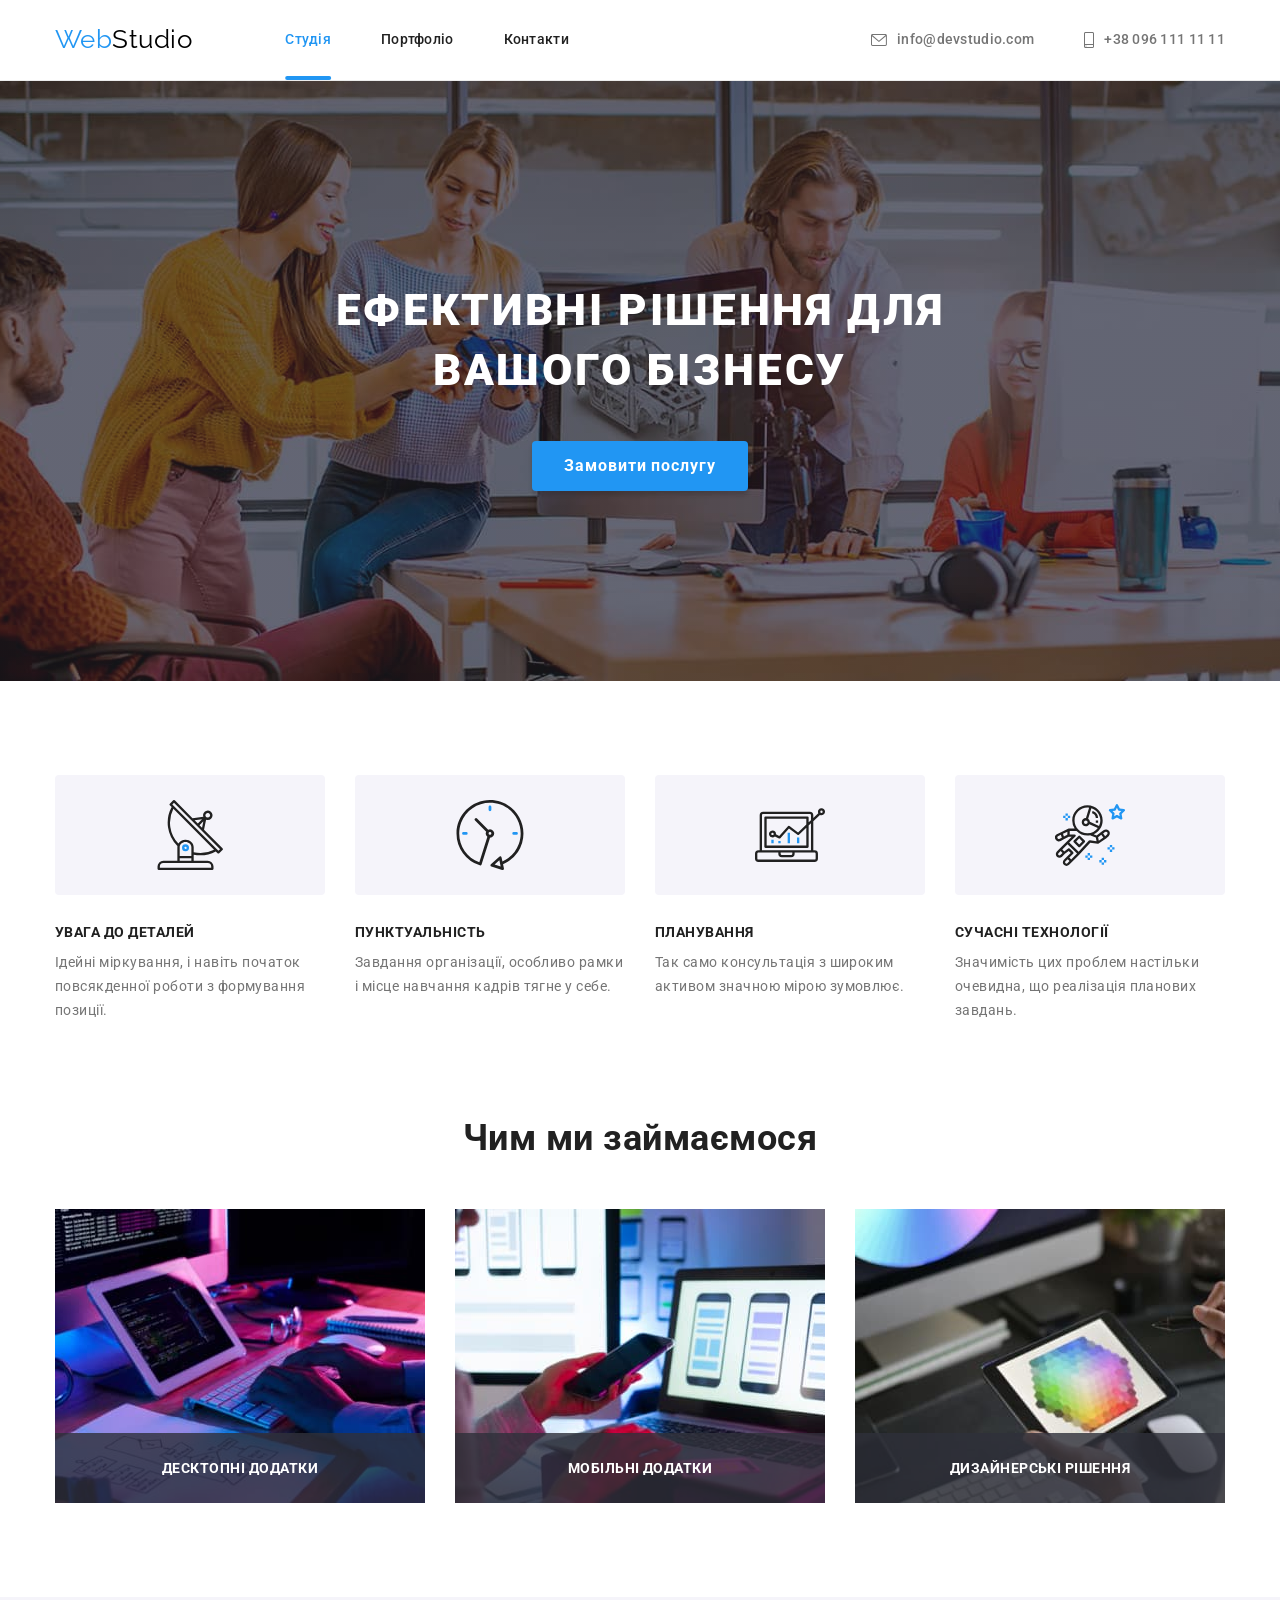
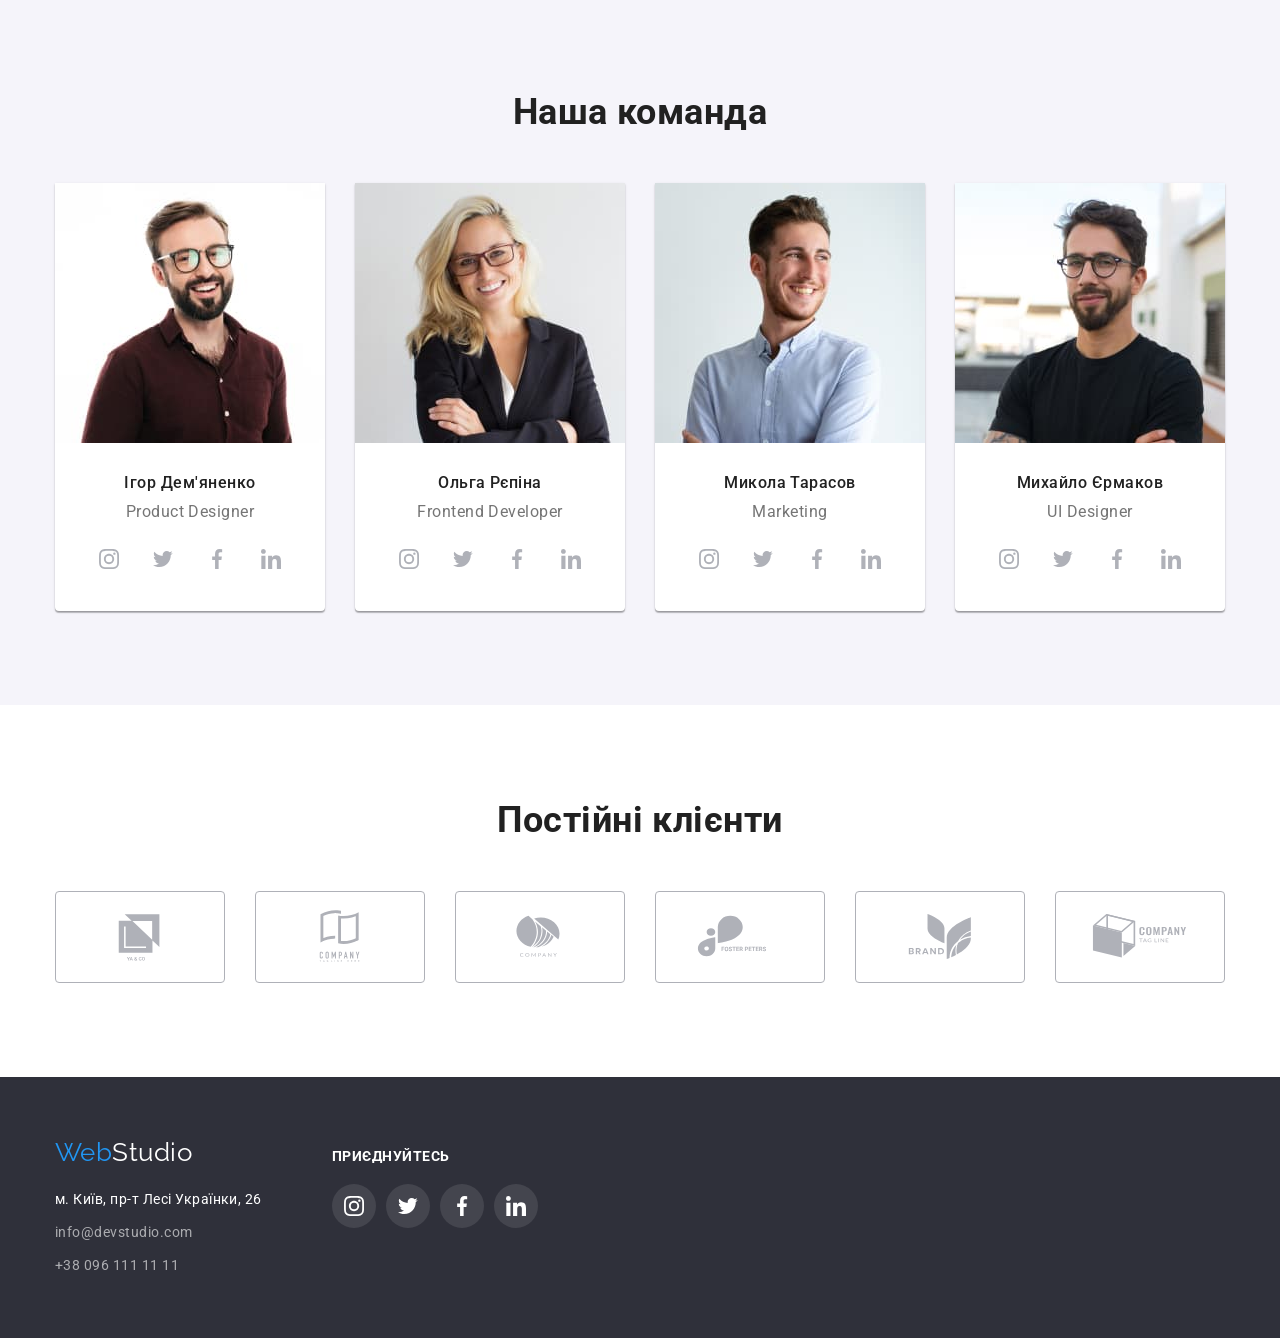
==== index.html @ 2c127062 "HW6" ====
<!DOCTYPE html>
<html lang="uk">
  <head>
    <meta charset="UTF-8" />
    <meta http-equiv="X-UA-Compatible" content="IE=edge" />
    <meta name="viewport" content="width=device-width, initial-scale=1.0" />
    <title>WebStudio</title>
    <link rel="preconnect" href="https://fonts.googleapis.com" />
    <link rel="preconnect" href="https://fonts.gstatic.com" crossorigin />
    <link
      href="https://fonts.googleapis.com/css2?family=Raleway:wght@700&family=Roboto:wght@400;500;700;900&display=swap"
      rel="stylesheet"
    />
    <link
      rel="stylesheet"
      href="https://cdnjs.cloudflare.com/ajax/libs/modern-normalize/1.1.0/modern-normalize.min.css"
    />
    <link rel="stylesheet" href="./css/styles.css" />
  </head>
  <body>
    <header class="header">
      <div class="container header-pages">
        <nav class="site-nav">
          <a href="/" class="logo"><span class="logo-span">Web</span>Studio</a>
          <ul class="site-nav list">
            <li class="item">
              <a href="./index.html" class="link current">Студія</a>
            </li>
            <li class="item">
              <a href="./portfolio.html" class="link">Портфоліо</a>
            </li>
            <li class="item">
              <a href="/" class="link">Контакти</a>
            </li>
          </ul>
        </nav>
        <ul class="address-link list">
          <li class="item">
            <a href="mailto:info@devstudio.com" class="link">
              <svg class="address-icon" width="16" height="12">
                <use href="./images/icons.svg#icon-envelope"></use></svg
              >info@devstudio.com</a
            >
          </li>
          <li class="item">
            <a href="tel:+380961111111" class="link">
              <svg class="address-icon" width="10" height="16">
                <use href="./images/icons.svg#icon-smartphone"></use></svg
              >+38 096 111 11 11</a
            >
          </li>
        </ul>
      </div>
    </header>
    <main>
      <section class="hero overlay">
        <div class="container">
          <h1 class="hero-title">Ефективні рішення для вашого бізнесу</h1>
        </div>
        <div class="container">
          <button type="button" class="button primary" data-modal-open>Замовити послугу</button>
        </div>
        <div class="backdrop is-hidden" data-modal>
          <div class="modal">
            <button type="button" class="button-modal-close" data-modal-close>
              <svg width="11" height="11">
                <use href="./images/icons.svg#icon-vector"></use>
              </svg>
            </button>
          </div>
        </div>
      </section>
      <section class="section feature">
        <div class="container">
          <ul class="feature-icon-list list">
            <li class="feature-icon-item">
              <svg class="feature-icon" width="70" height="70">
                <use href="./images/icons.svg#icon-antenna"></use>
              </svg>
            </li>
            <li class="feature-icon-item">
              <svg class="feature-icon" width="70" height="70">
                <use href="./images/icons.svg#icon-clock"></use>
              </svg>
            </li>
            <li class="feature-icon-item">
              <svg class="feature-icon" width="70" height="70">
                <use href="./images/icons.svg#icon-diagram"></use>
              </svg>
            </li>
            <li class="feature-icon-item">
              <svg class="feature-icon" width="70" height="70">
                <use href="./images/icons.svg#icon-astronaut"></use>
              </svg>
            </li>
          </ul>
          <ul class="feature-list list">
            <li class="item">
              <h3 class="title">Увага до деталей</h3>
              <p class="text">
                Ідейні міркування, і навіть початок повсякденної роботи з формування позиції.
              </p>
            </li>
            <li class="item">
              <h3 class="title">Пунктуальність</h3>
              <p class="text">
                Завдання організації, особливо рамки і місце навчання кадрів тягне у себе.
              </p>
            </li>
            <li class="item">
              <h3 class="title">Планування</h3>
              <p class="text">Так само консультація з широким активом значною мірою зумовлює.</p>
            </li>
            <li class="item">
              <h3 class="title">Сучасні технології</h3>
              <p>Значимість цих проблем настільки очевидна, що реалізація планових завдань.</p>
            </li>
          </ul>
        </div>
      </section>
      <section class="section">
        <div class="container works">
          <h2 class="section-title">Чим ми займаємося</h2>
          <ul class="works-list list">
            <li class="item">
              <img
                src="./images/box1.jpg"
                alt="Працюємо над симатичним та якісним кодом сайтів"
                width="370"
              />
              <div class="works-list-position">
                <p class="works-list-text">Десктопні додатки</p>
              </div>
            </li>
            <li class="item">
              <img src="./images/box2.jpg" alt="Створюємо мобільні застосунки" width="370" />
              <div class="works-list-position">
                <p class="works-list-text">Мобільні додатки</p>
              </div>
            </li>
            <li class="item">
              <img src="./images/box3.jpg" alt="Розробляємо дизайн сайтів" width="370" />
              <div class="works-list-position">
                <p class="works-list-text">Дизайнерські рішення</p>
              </div>
            </li>
          </ul>
        </div>
      </section>
      <section class="section-team">
        <div class="container team">
          <h2 class="section-title">Наша команда</h2>
          <ul class="team-list list">
            <li class="team-item item">
              <img
                src="./images/teamcard1.jpg"
                alt="Ігор Дем'яненко на посаді Product Designer"
                width="270"
              />
              <div class="team-title-text">
                <h3 class="team-title">Ігор Дем'яненко</h3>
                <p class="team-text">Product Designer</p>
                <ul class="social-list list">
                  <li class="social-item">
                    <a href="" class="social-link">
                      <svg class="social-icon" width="20" height="20">
                        <use href="./images/icons.svg#icon-instagram"></use>
                      </svg>
                    </a>
                  </li>
                  <li class="social-item">
                    <a href="" class="social-link">
                      <svg class="social-icon" width="20" height="20">
                        <use href="./images/icons.svg#icon-twitter"></use>
                      </svg>
                    </a>
                  </li>
                  <li class="social-item">
                    <a href="" class="social-link">
                      <svg class="social-icon" width="20" height="20">
                        <use href="./images/icons.svg#icon-facebook"></use>
                      </svg>
                    </a>
                  </li>
                  <li class="social-item">
                    <a href="" class="social-link">
                      <svg class="social-icon" width="20" height="20">
                        <use href="./images/icons.svg#icon-linkedin"></use>
                      </svg>
                    </a>
                  </li>
                </ul>
              </div>
            </li>
            <li class="team-item item">
              <img
                src="./images/teamcard2.jpg"
                alt="Ольга Рєпіна на посаді Frontend Developer"
                width="270"
              />
              <div class="team-title-text">
                <h3 class="team-title">Ольга Рєпіна</h3>
                <p class="team-text">Frontend Developer</p>
                <ul class="social-list list">
                  <li class="social-item">
                    <a href="" class="social-link">
                      <svg class="social-icon" width="20" height="20">
                        <use href="./images/icons.svg#icon-instagram"></use>
                      </svg>
                    </a>
                  </li>
                  <li class="social-item">
                    <a href="" class="social-link">
                      <svg class="social-icon" width="20" height="20">
                        <use href="./images/icons.svg#icon-twitter"></use>
                      </svg>
                    </a>
                  </li>
                  <li class="social-item">
                    <a href="" class="social-link">
                      <svg class="social-icon" width="20" height="20">
                        <use href="./images/icons.svg#icon-facebook"></use>
                      </svg>
                    </a>
                  </li>
                  <li class="social-item">
                    <a href="" class="social-link">
                      <svg class="social-icon" width="20" height="20">
                        <use href="./images/icons.svg#icon-linkedin"></use>
                      </svg>
                    </a>
                  </li>
                </ul>
              </div>
            </li>
            <li class="team-item item">
              <img
                src="./images/teamcard3.jpg"
                alt="Микола Тарасов на посаді Marketing"
                width="270"
              />
              <div class="team-title-text">
                <h3 class="team-title">Микола Тарасов</h3>
                <p class="team-text">Marketing</p>
                <ul class="social-list list">
                  <li class="social-item">
                    <a href="" class="social-link">
                      <svg class="social-icon" width="20" height="20">
                        <use href="./images/icons.svg#icon-instagram"></use>
                      </svg>
                    </a>
                  </li>
                  <li class="social-item">
                    <a href="" class="social-link">
                      <svg class="social-icon" width="20" height="20">
                        <use href="./images/icons.svg#icon-twitter"></use>
                      </svg>
                    </a>
                  </li>
                  <li class="social-item">
                    <a href="" class="social-link">
                      <svg class="social-icon" width="20" height="20">
                        <use href="./images/icons.svg#icon-facebook"></use>
                      </svg>
                    </a>
                  </li>
                  <li class="social-item">
                    <a href="" class="social-link">
                      <svg class="social-icon" width="20" height="20">
                        <use href="./images/icons.svg#icon-linkedin"></use>
                      </svg>
                    </a>
                  </li>
                </ul>
              </div>
            </li>
            <li class="team-item item">
              <img
                src="./images/teamcard4.jpg"
                alt="Михайло Єрмаков на посаді UI Designer"
                width="270"
              />
              <div class="team-title-text">
                <h3 class="team-title">Михайло Єрмаков</h3>
                <p class="team-text">UI Designer</p>
                <ul class="social-list list">
                  <li class="social-item">
                    <a href="" class="social-link">
                      <svg class="social-icon" width="20" height="20">
                        <use href="./images/icons.svg#icon-instagram"></use>
                      </svg>
                    </a>
                  </li>
                  <li class="social-item">
                    <a href="" class="social-link">
                      <svg class="social-icon" width="20" height="20">
                        <use href="./images/icons.svg#icon-twitter"></use>
                      </svg>
                    </a>
                  </li>
                  <li class="social-item">
                    <a href="" class="social-link">
                      <svg class="social-icon" width="20" height="20">
                        <use href="./images/icons.svg#icon-facebook"></use>
                      </svg>
                    </a>
                  </li>
                  <li class="social-item">
                    <a href="" class="social-link">
                      <svg class="social-icon" width="20" height="20">
                        <use href="./images/icons.svg#icon-linkedin"></use>
                      </svg>
                    </a>
                  </li>
                </ul>
              </div>
            </li>
          </ul>
        </div>
      </section>
      <section class="section">
        <div class="container">
          <h2 class="section-title">Постійні клієнти</h2>
          <ul class="clients-list list">
            <li class="clients-item">
              <a href="" class="clients-link">
                <svg class="clients-icon" width="106" height="60">
                  <use href="./images/icons.svg#icon-group1"></use>
                </svg>
              </a>
            </li>
            <li class="clients-item">
              <a href="" class="clients-link">
                <svg class="clients-icon" width="106" height="60">
                  <use href="./images/icons.svg#icon-group2"></use>
                </svg>
              </a>
            </li>
            <li class="clients-item">
              <a href="" class="clients-link">
                <svg class="clients-icon" width="106" height="60">
                  <use href="./images/icons.svg#icon-group3"></use>
                </svg>
              </a>
            </li>
            <li class="clients-item">
              <a href="" class="clients-link">
                <svg class="clients-icon" width="106" height="60">
                  <use href="./images/icons.svg#icon-group4"></use>
                </svg>
              </a>
            </li>
            <li class="clients-item">
              <a href="" class="clients-link">
                <svg class="clients-icon" width="106" height="60">
                  <use href="./images/icons.svg#icon-group5"></use>
                </svg>
              </a>
            </li>
            <li class="clients-item">
              <a href="" class="clients-link">
                <svg class="clients-icon" width="106" height="60">
                  <use href="./images/icons.svg#icon-group6"></use>
                </svg>
              </a>
            </li>
          </ul>
        </div>
      </section>
    </main>
    <footer class="footer">
      <div class="container footer-container">
        <div>
          <a href="/" class="footer-logo"><span class="logo-span">Web</span>Studio</a>
          <address>
            <ul class="footer-address list">
              <li class="item">
                <a
                  href="https://goo.gl/maps/CPtrU1FHBa2aNyZL9"
                  class="footer-link"
                  target="_blank"
                  rel="noopener noreferrer nofollow"
                >
                  м. Київ, пр-т Лесі Українки, 26
                </a>
              </li>
              <li class="item">
                <a href="mailto:info@devstudio.com" class="link">info@devstudio.com</a>
              </li>
              <li class="item">
                <a href="tel:+380961111111" class="link">+38 096 111 11 11</a>
              </li>
            </ul>
          </address>
        </div>
        <div>
          <h2 class="footer-social-title">Приєднуйтесь</h2>
          <ul class="footer-list-icon list">
            <li class="footer-social-item">
              <a href="" class="footer-social-link"
                ><svg class="footer-social-icon" width="20" height="20">
                  <use href="./images/icons.svg#icon-instagram"></use></svg
              ></a>
            </li>
            <li class="footer-social-item">
              <a href="" class="footer-social-link"
                ><svg class="footer-social-icon" width="20" height="20">
                  <use href="./images/icons.svg#icon-twitter"></use></svg
              ></a>
            </li>
            <li class="footer-social-item">
              <a href="" class="footer-social-link"
                ><svg class="footer-social-icon" width="20" height="20">
                  <use href="./images/icons.svg#icon-facebook"></use></svg
              ></a>
            </li>
            <li class="footer-social-item">
              <a href="" class="footer-social-link"
                ><svg class="footer-social-icon" width="20" height="20">
                  <use href="./images/icons.svg#icon-linkedin"></use></svg
              ></a>
            </li>
          </ul>
        </div>
      </div>
    </footer>
    <script src="./js/modal.js"></script>
  </body>
</html>
---- css/styles.css ----
/* Лого колір тексту #000000 */
/* головний колір тексту #757575 */
/* другорядний коліт тексту #212121 */
/* колір тексту #FFFFFF */
/* колір акценту #2196F3 */
/* головний колір тексту #F5F5F5 */
/* другорядний колір фону #F5F4FA */
/* колір фону футеда */


:root {
    --priamary-text-color: #757575;
    --title-text-color: #212121;
    --accent-color: #2196F3;
    --hero-footer-text-color: #FFFFFF;
    --bacground-priamary: #FFFFFF;
    --bacground-color-team-button-list: #F5F4FA;
    --bacground-footer-color: #2F303A;

}

body {
    background-color: var(--bacground-priamary);
    color: var(--priamary-text-color);
    font-family: Roboto, sans-serif;
    letter-spacing: 0.03em;
}

* {
    box-sizing: border-box;
}

.container {
    width: 1200px;
    padding-left: 15px;
    padding-right: 15px;
    margin-left: auto;
    margin-right: auto;
}

.list {
    padding: 0;
    margin: 0;
    list-style: none;
}

h1,
h2,
h3,
h4,
h5,
h6,
ul,
p {
    margin-top: 0;
    margin-bottom: 0;
}

img {
    display: block;
    max-width: 100%;
    height: auto;
}

/* Header pages*/

.header {
    display: block;
    border-bottom: 1px solid #ECECEC;
}

.header-pages {
    display: flex;
    align-items: center;
}

/* Logo */

.logo {
    display: block;
    padding-top: 24px;
    padding-bottom: 25px;
    margin-right: 93px;
    color: #000000;
    font-family: Raleway, sans-serif;
    font-size: 26px;
    line-height: 1.19;
    text-decoration: none;
}

.logo-span {
    color: var(--accent-color);
}

/* Site nav */

.site-nav {
    display: flex;
}

.site-nav .item {
    margin-right: 50px;
}

.site-nav .item:last-child {
    margin-right: 0px;
}


.site-nav .link {
    display: block;
    padding-top: 32px;
    padding-bottom: 32px;
    color: var(--title-text-color);
    font-weight: 500;
    font-size: 14px;
    line-height: 1.14;
    letter-spacing: 0.02em;
    text-decoration: none;
    transition: color 250ms cubic-bezier(0.4, 0, 0.2, 1);
}

.site-nav .link:hover,
.site-nav .link:focus {
    color: var(--accent-color);
}

.site-nav .link.current {
    position: relative;
    color: var(--accent-color)
}

.current::after {
    position: absolute;
    bottom: -2px;
    left: 50%;
    transform: translate(-50%, -50%);
    content: "";
    width: 100%;
    height: 4px;
    background: var(--accent-color);
    border-radius: 2px;
}

/* Address link */

.address-link {
    display: flex;
    margin-left: auto;
}

.address-link .item {
    margin-right: 50px;
}

.address-link .item:last-child {
    margin-right: 0px;
}

.address-link .link {
    display: flex;
    gap: 10px;
    justify-content: center;
    align-items: center;
    color: var(--priamary-text-color);
    font-weight: 500;
    font-size: 14px;
    line-height: 1.14;
    letter-spacing: 0.02em;
    text-decoration: none;
    transition: color 250ms cubic-bezier(0.4, 0, 0.2, 1);
}

.address-icon {
    fill: currentColor;
}

.address-link .link:hover,
.address-link .link:focus {
    color: var(--accent-color);
}

/* Hero */

.hero {
    padding-top: 200px;
    padding-bottom: 200px;
    background-color: #2F303A;
    text-align: center;
}

.overlay {
    margin-left: auto;
    margin-right: auto;
    max-width: 1600px;
    height: 600px;
    background-image: linear-gradient(to right, rgba(47, 48, 58, 0.4), rgba(47, 48, 58, 0.4)), url(../images/overlay.jpg);
    background-repeat: no-repeat;
    background-position: center;
}

.hero-title {
    margin-bottom: 40px;
    /* max-width: 700px; */
    margin-left: 237px;
    margin-right: 237px;

    color: var(--hero-footer-text-color);
    font-weight: 900;
    font-size: 44px;
    line-height: 1.36;
    letter-spacing: 0.06em;
    text-transform: uppercase;
}

/* Backdrop */

.backdrop {
    opacity: 1;
    position: fixed;
    top: 0;
    left: 0;
    width: 100%;
    height: 100%;
    background-color: rgba(0, 0, 0, 0.2);
    transition: opacity 250ms cubic-bezier(0.4, 0, 0.2, 1);
}

.backdrop.is-hidden {
    opacity: 0;
    overflow: hidden;
    pointer-events: none;
    transition: opacity 250ms cubic-bezier(0.4, 0, 0.2, 1);
}

.modal {
    position: absolute;
    top: 50%;
    left: 50%;
    transform: translate(-50%, -50%);
    width: 528px;
    height: 581px;
    background-color: var(--bacground-priamary);
}

.button-modal-close {
    position: absolute;
    top: 8px;
    right: 8px;
    width: 30px;
    height: 30px;
    border: 1px solid rgba(0, 0, 0, 0.1);
    border-radius: 50%;
    background-color: var(--bacground-priamary);
}

/* Section */

.section {
    padding-top: 94px;
    padding-bottom: 94px;
}

.section-title {
    margin-bottom: 50px;
    color: var(--title-text-color);
    font-weight: 700px;
    font-size: 36px;
    line-height: 1.17;
    text-align: center;
}

/* Features */

.feature {
    padding-top: 94px;
    padding-bottom: 0px;
}

.feature-list {
    padding-bottom: 0px;
}

.feature-list {
    display: flex;
    flex-wrap: wrap;
    color: var(--priamary-text-color);
    font-size: 14px;
    line-height: 1.71;
}

.feature-list .item {
    margin-right: 30px;
    width: 270px;
}

.feature-list .item:last-child {
    margin-right: 0px;
}



.feature-list .title {
    margin-bottom: 10px;

    color: var(--title-text-color);
    font-weight: 700;
    font-size: 14px;
    line-height: 1.14;
    text-transform: uppercase;
}

.feature-icon-list {
    display: flex;
    justify-content: center;
    gap: 30px;
}

.feature-icon-item {
    width: 270px;
    height: 120px;
    margin-bottom: 30px;
    display: flex;
    align-items: center;
    justify-content: center;
    background-color: var(--bacground-color-team-button-list);
    border-radius: 4px;
}

/* Works */

.works-list {
    display: flex;
    flex-wrap: wrap;
}

.works .item {
    margin-right: 30px;
    width: 370px;
    position: relative;
    text-align: center;
}

.works .item:last-child {
    margin-right: 0px;
}


.works-list-position {
    position: absolute;
    right: 0;
    bottom: 0;
    width: 100%;
    height: 70px;
    background-color: rgba(47, 48, 58, 0.8);
}

.works-list-text {
    position: absolute;
    top: 50%;
    left: 50%;
    transform: translate(-50%, -50%);
    font-weight: 700;
    font-size: 14px;
    line-height: 0.87;
    text-transform: uppercase;
    color: var(--bacground-priamary);
}

/* Team */

.team-title-text {
    padding-top: 30px;
    padding-bottom: 30px;
}

.team .item {
    margin-right: 30px;
    width: 270px;
    text-align: center;
    box-shadow: 0px 1px 3px rgba(0, 0, 0, 0.12), 0px 1px 1px rgba(0, 0, 0, 0.14), 0px 2px 1px rgba(0, 0, 0, 0.2);
    border-radius: 0px 0px 4px 4px;
}

.team .item:last-child {
    margin-right: 0px;
}

.section-team {
    background-color: #F5F4FA;
    padding-top: 94px;
    padding-bottom: 94px;
}

.team-title {
    color: var(--title-text-color);
    font-weight: 500;
    font-size: 16px;
    line-height: 1.19;
}

.team-list {
    display: flex;
    flex-wrap: wrap;
}

.team-item {
    background-color: var(--hero-footer-text-color);
}

.team-text {
    margin-top: 10px;
    color: var(--priamary-text-color);
    font-size: 16px;
    line-height: 1.19;
}

.social-list {
    display: flex;
    justify-content: center;
    gap: 10px;
}

.social-link {
    margin-top: 16px;
    width: 44px;
    height: 44px;
    display: flex;
    align-items: center;
    justify-content: center;
    background-color: #FFFFFF;
    border-radius: 50%;
    color: #AFB1B8;
    transition: background-color 250ms cubic-bezier(0.4, 0, 0.2, 1), color 250ms cubic-bezier(0.4, 0, 0.2, 1);
}

.social-icon {
    fill: currentColor;
}

.social-link:hover,
.social-link:focus {
    background-color: var(--accent-color);
    color: #FFFFFF;
}

/* Сustomers */

.clients-list {
    display: flex;
    justify-content: center;
    gap: 30px;
}

.clients-item {
    width: calc((100% - 60px) / 3);
}

.clients-link {
    width: 100%;
    height: 92px;
    border: 1px solid #AFB1B8;
    display: flex;
    align-items: center;
    justify-content: center;
    border-radius: 4px;
    color: #AFB1B8;
    transition: border-color 250ms cubic-bezier(0.4, 0, 0.2, 1), color 250ms cubic-bezier(0.4, 0, 0.2, 1);
}

.clients-icon {
    fill: currentColor;
}

.clients-link:hover,
.clients-link:focus {
    border-color: #2196F3;
    color: #2196F3;
}

/* Footer */
.footer {
    padding-top: 60px;
    padding-bottom: 60px;
    background-color: var(--bacground-footer-color);
}

.footer-address {
    margin-top: 20px;
    font-style: normal;
    list-style: none;
    padding: 0px;
}

.footer-address .item {
    margin-bottom: 9px;
}

.footer-address .item:nth-last-child(1) {
    margin-bottom: 0px;
}

.footer .link {
    /* padding-top: 9px; */
    color: rgba(255, 255, 255, 0.6);
    text-decoration: none;
    font-style: normal;
    font-size: 14px;
    line-height: 1.71;
    transition: color 250ms cubic-bezier(0.4, 0, 0.2, 1);
}

.footer .link:hover,
.footer .link:focus {
    color: var(--accent-color)
}

.footer-logo {
    color: var(--hero-footer-text-color);
    font-family: Raleway, sans-serif;
    font-size: 26px;
    line-height: 1.19;
    text-decoration: none;
}

.footer-link {
    color: var(--hero-footer-text-color);
    font-size: 14px;
    line-height: 1.71;
    text-decoration: none;
}

.footer-container {
    display: flex;
    align-items: baseline;
    gap: 70px;
}


.footer-social-title {
    font-style: normal;
    font-weight: 700;
    font-size: 14px;
    line-height: 16px;
    text-transform: uppercase;
    color: var(--bacground-priamary);
}

.footer-list-icon {
    display: flex;
    gap: 10px;
}

.footer-social-link {
    margin-top: 20px;
    width: 44px;
    height: 44px;
    display: flex;
    align-items: center;
    justify-content: center;
    background-color: rgba(255, 255, 255, 0.1);
    color: var(--hero-footer-text-color);
    border-radius: 50%;
    transition: background-color 250ms cubic-bezier(0.4, 0, 0.2, 1);
}

.footer-social-icon {
    fill: currentColor;
}

.footer-social-link:hover,
.footer-social-link:focus {
    background-color: #2196F3;
}



/* Button */

.button {
    color: var(--hero-footer-text-color);
    background-color: var(--accent-color);
    cursor: pointer;
}

.button.secondary {
    color: var(--accent-color);
    background-color: var(--hero-footer-text-color);
}

.button.primary {
    border-radius: 4px;
    padding: 10px 32px;
    min-width: 216px;
    border: 0;
    color: var(--hero-footer-text-color);
    background-color: var(--accent-color);
    box-shadow: 0px 4px 4px rgba(0, 0, 0, 0.15);
    font-weight: 700;
    font-family: inherit;
    font-size: 16px;
    line-height: 1.88;
    align-items: center;
    text-align: center;
    letter-spacing: 0.06em;
}

.button-list {
    padding: 6px 22px;
    font-weight: 500;
    font-family: inherit;
    font-size: 16px;
    line-height: 1.63;
    border: 0;
    text-align: center;
    background-color: var(--bacground-color-team-button-list);
    border-radius: 4px;
    cursor: pointer;
    transition: box-shadow 250ms cubic-bezier(0.4, 0, 0.2, 1), color 250ms cubic-bezier(0.4, 0, 0.2, 1), background-color 250ms cubic-bezier(0.4, 0, 0.2, 1);
}

.button-list:hover,
.button-list:focus {
    box-shadow: 0px 3px 1px rgba(0, 0, 0, 0.1), 0px 1px 2px rgba(0, 0, 0, 0.08), 0px 2px 2px rgba(0, 0, 0, 0.12);
    color: var(--hero-footer-text-color);
    background-color: var(--accent-color)
}

/* Portfolio page styles */

.filter-list {
    display: flex;
    flex-wrap: wrap;
    justify-content: center;
    margin-bottom: 50px;
}

.filter-list .item {
    margin-right: 8px;
}

.filter-list .item:last-child {
    margin-right: 0px;
}

.project-list {
    display: flex;
    flex-wrap: wrap;
}

.project-list .item:nth-child(3n) {
    margin-right: 0px;
}

.project-list .item:nth-last-child(-n + 3) {
    margin-bottom: 0px;
}

.project-list .item {
    width: 370px;
    display: flex;
    margin-right: 30px;
    margin-bottom: 30px;
    background-color: var(--bacground-priamary);
}

.project-link:hover,
.project-link:focus {
    box-shadow: 0px 1px 1px rgba(0, 0, 0, 0.12), 0px 4px 4px rgba(0, 0, 0, 0.06), 1px 4px 6px rgba(0, 0, 0, 0.16);
}

.project-link {
    text-decoration: none;
    transition: box-shadow 250ms cubic-bezier(0.4, 0, 0.2, 1);
}

.project-thumb {
    position: relative;
    overflow: hidden;
    width: 370px;
    height: 294px;
}

.project-thumb::before {
    position: absolute;
    content: "";
    display: inline-block;
    width: 100%;
    height: 100%;
    background-color: rgba(33, 150, 243, 0.9);
    transform: translateY(100%);
    transition: transform 250ms cubic-bezier(0.4, 0, 0.2, 1);
}

.project-link:hover .project-thumb::before,
.project-link:focus .project-thumb::before {
    transform: translateY(0);
}

.project-thumb-text {
    position: absolute;
    padding: 63px 24px;
    top: 0;
    left: 0;
    font-size: 18px;
    line-height: 1.55;
    color: var(--bacground-priamary);
    transform: translateY(100%);
    transition: transform 250ms cubic-bezier(0.4, 0, 0.2, 1);
}

.project-link:hover .project-thumb-text{
    transform: translateY(0);
}


.project-title-text {
    padding: 20px 24px;
    border-left: 1px solid #ECECEC;
    border-right: 1px solid #ECECEC;
    border-bottom: 1px solid #ECECEC;
}

.portfolio-title {
    color: var(--title-text-color);
    font-weight: 700;
    font-size: 18px;
    line-height: 2.0;
    letter-spacing: 0.06em;
}

.portfolio-text {
    margin-top: 4px;
    color: var(--priamary-text-color);
    font-size: 16px;
    line-height: 1.88;
}
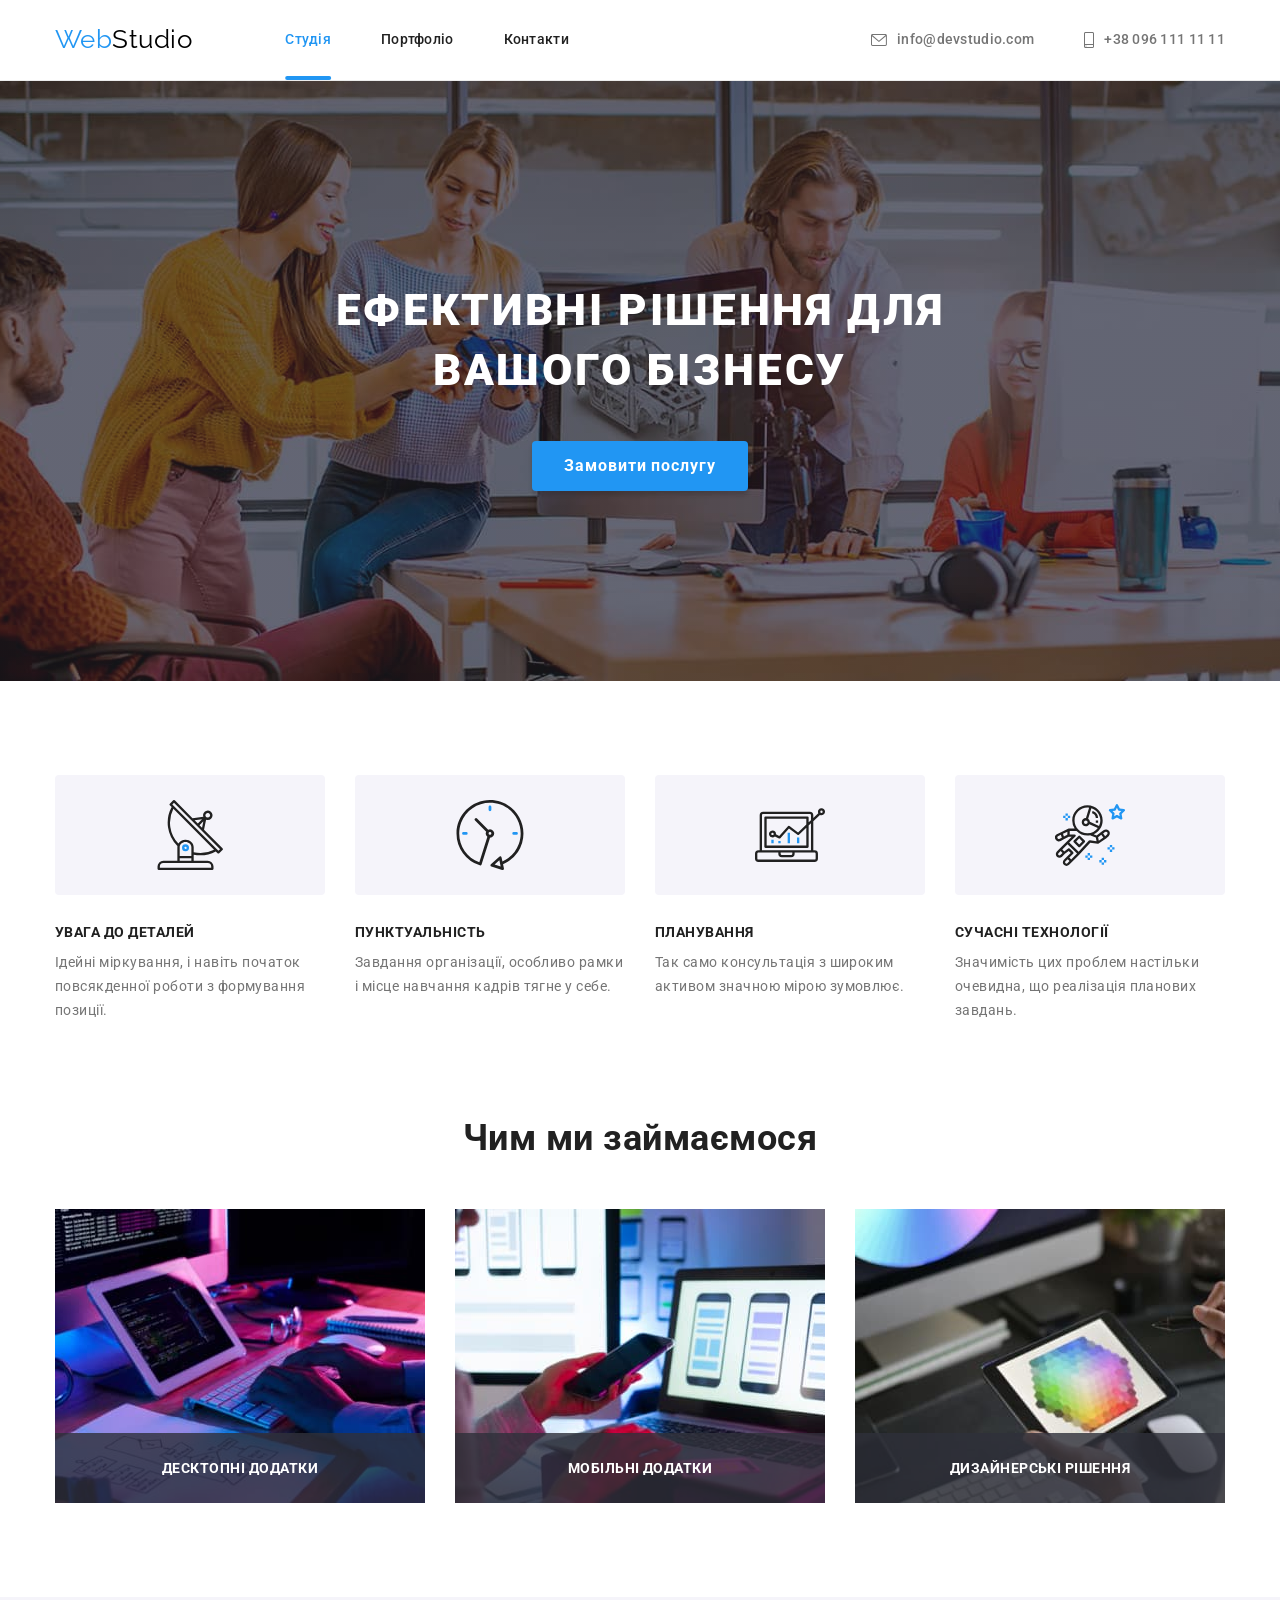
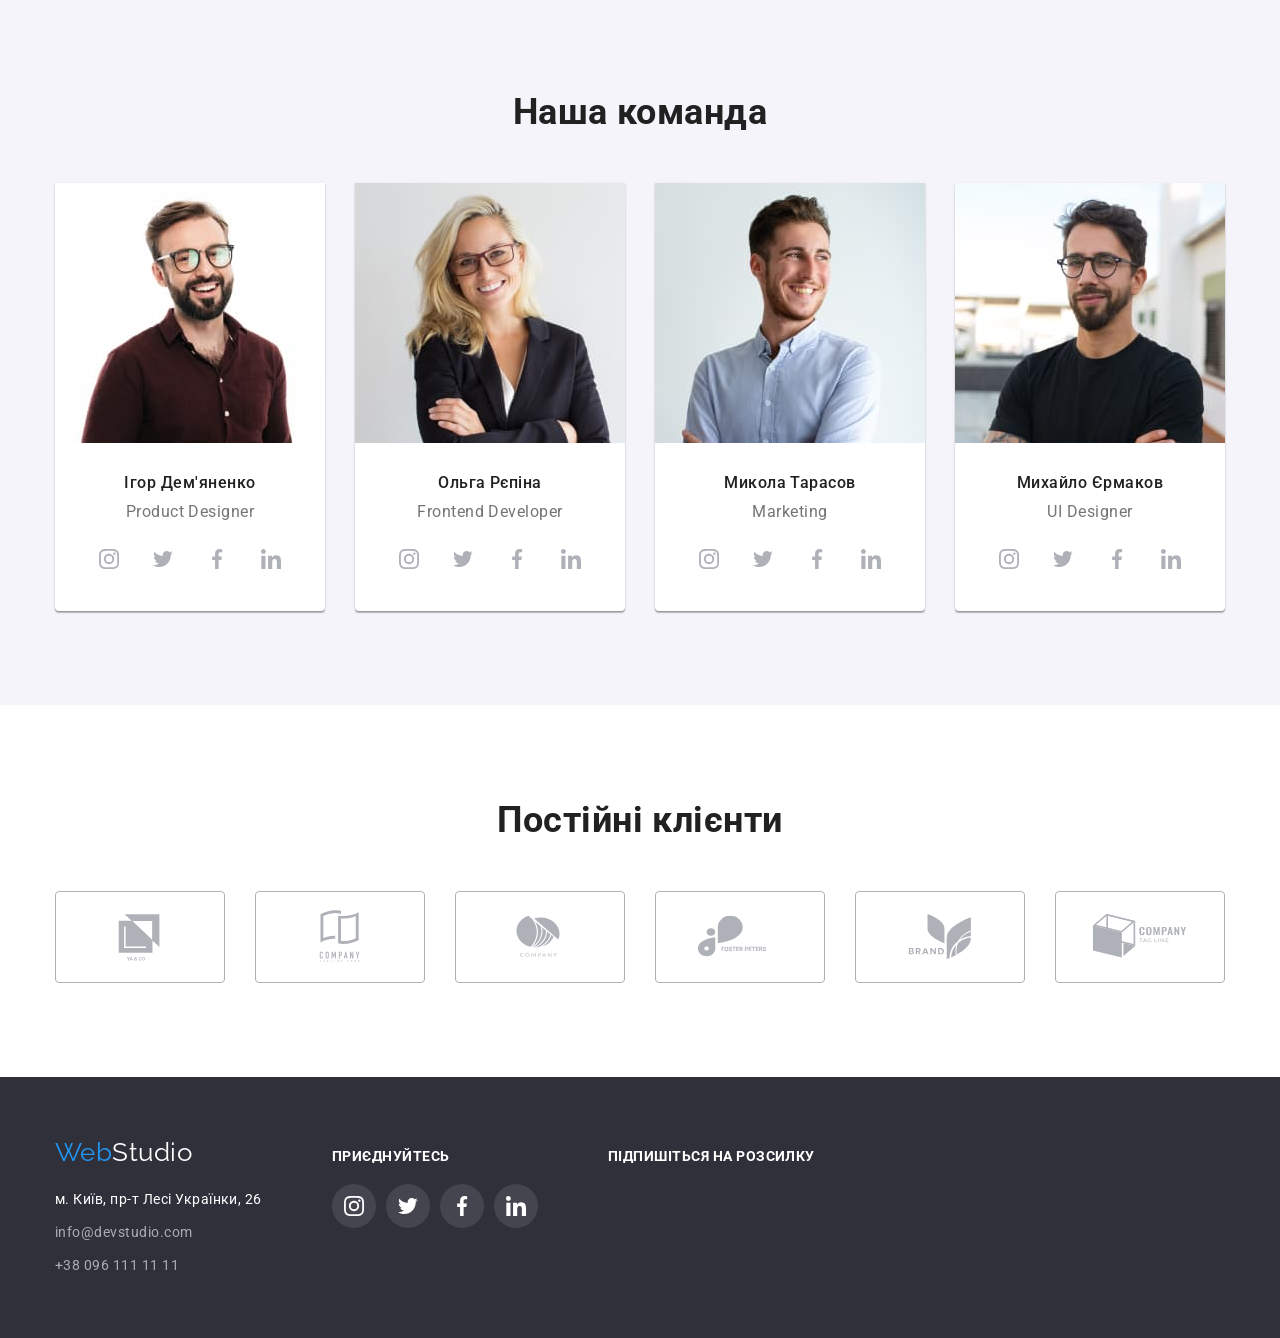
==== commit 3a43a187: "HW6 Робота над футером" ====
--- a/index.html
+++ b/index.html
@@ -62,6 +62,39 @@
         </div>
         <div class="backdrop is-hidden" data-modal>
           <div class="modal">
+            <form class="modal-form">
+              <h2 class="modal-title">Залиште свої дані, ми вам передзвонимо</h2>
+              <ul class="modal-item">
+                <li class="list form-list">
+                  <!-- <svg width="18" height="18">
+                    <use href="./images/icons.svg#icon-person"></use>
+                  </svg> -->
+                  <label class="form-label" for="name">Ім'я</label>
+                  <input class="form-input" type="text" name="name" id="name" />
+                </li>
+                <li class="list form-list">
+                  <label class="form-label" for="tel">Телефон</label>
+                  <input class="form-input" type="text" name="tel" id="tel" />
+                </li>
+                <li class="list form-list">
+                  <label class="form-label" for="mail">Пошта</label>
+                  <input class="form-input" type="text" name="mail" id="mail" />
+                </li>
+                <li class="list form-list">
+                  <label class="form-label" for="comment">Коментар</label>
+                  <textarea name="comment" id="comment" rows="6"></textarea>
+                </li>
+              </ul>
+              <div class="form-policy">
+                <input type="checkbox" name="policy" id="policy" />
+                <label for="policy"
+                  >Погоджуюся з розсилкою та приймаю <a href="">Умови договору</a></label
+                >
+              </div>
+              <div class="">
+                <button class="button form-button" type="submit">Відправити</button>
+              </div>
+            </form>
             <button type="button" class="button-modal-close" data-modal-close>
               <svg width="11" height="11">
                 <use href="./images/icons.svg#icon-vector"></use>
@@ -422,6 +455,10 @@
             </li>
           </ul>
         </div>
+        <div>
+          <h2 class="footer-social-title">Підпишіться на розсилку</h2>
+          <div></div>
+        </div>
       </div>
     </footer>
     <script src="./js/modal.js"></script>
--- a/css/styles.css
+++ b/css/styles.css
@@ -60,6 +60,10 @@
     display: block;
     max-width: 100%;
     height: auto;
+}
+
+textarea {
+    resize: none;
 }
 
 /* Header pages*/
@@ -253,6 +257,77 @@
     border-radius: 50%;
     background-color: var(--bacground-priamary);
 }
+
+/* Backdrop Form */
+
+.modal-form {
+    width: 100%;
+    margin-left: auto;
+    margin-right: auto;
+    padding: 40px;
+}
+
+.modal-title {
+    margin-bottom: 12px;
+    font-weight: 700;
+    font-size: 20px;
+    line-height: 1.15;
+    text-align: center;
+    color: var(--title-text-color);
+}
+
+.modal-item {
+    margin: 0;
+    padding: 0;
+}
+
+.form-list {
+    display: flex;
+    flex-direction: column;
+    margin-bottom: 10px;
+    text-align: left;
+}
+
+.form-label {
+    margin-bottom: 4px;
+    font-size: 12px;
+    line-height: 1.17;
+    letter-spacing: 0.01em;
+    color: var(--priamary-text-color);
+}
+
+.form-input {
+    margin: 0;
+    padding: 11px 12px;
+    border: 1px solid rgba(33, 33, 33, 0.2);
+    border-radius: 4px;
+}
+
+.form-policy {
+    margin-top: 20px;
+    margin-bottom: 30px;
+    font-size: 14px;
+    line-height: 1.71;
+    color: var(--priamary-text-color);
+}
+
+.form-button {
+    border-radius: 4px;
+    padding: 10px 52px;
+    min-width: 200px;
+    border: 0;
+    color: var(--hero-footer-text-color);
+    background-color: var(--accent-color);
+    box-shadow: 0px 4px 4px rgba(0, 0, 0, 0.15);
+    font-weight: 700;
+    font-family: inherit;
+    font-size: 16px;
+    line-height: 1.88;
+    align-items: center;
+    text-align: center;
+    letter-spacing: 0.06em;
+}
+
 
 /* Section */
 
@@ -709,7 +784,7 @@
     transition: transform 250ms cubic-bezier(0.4, 0, 0.2, 1);
 }
 
-.project-link:hover .project-thumb-text{
+.project-link:hover .project-thumb-text {
     transform: translateY(0);
 }
 
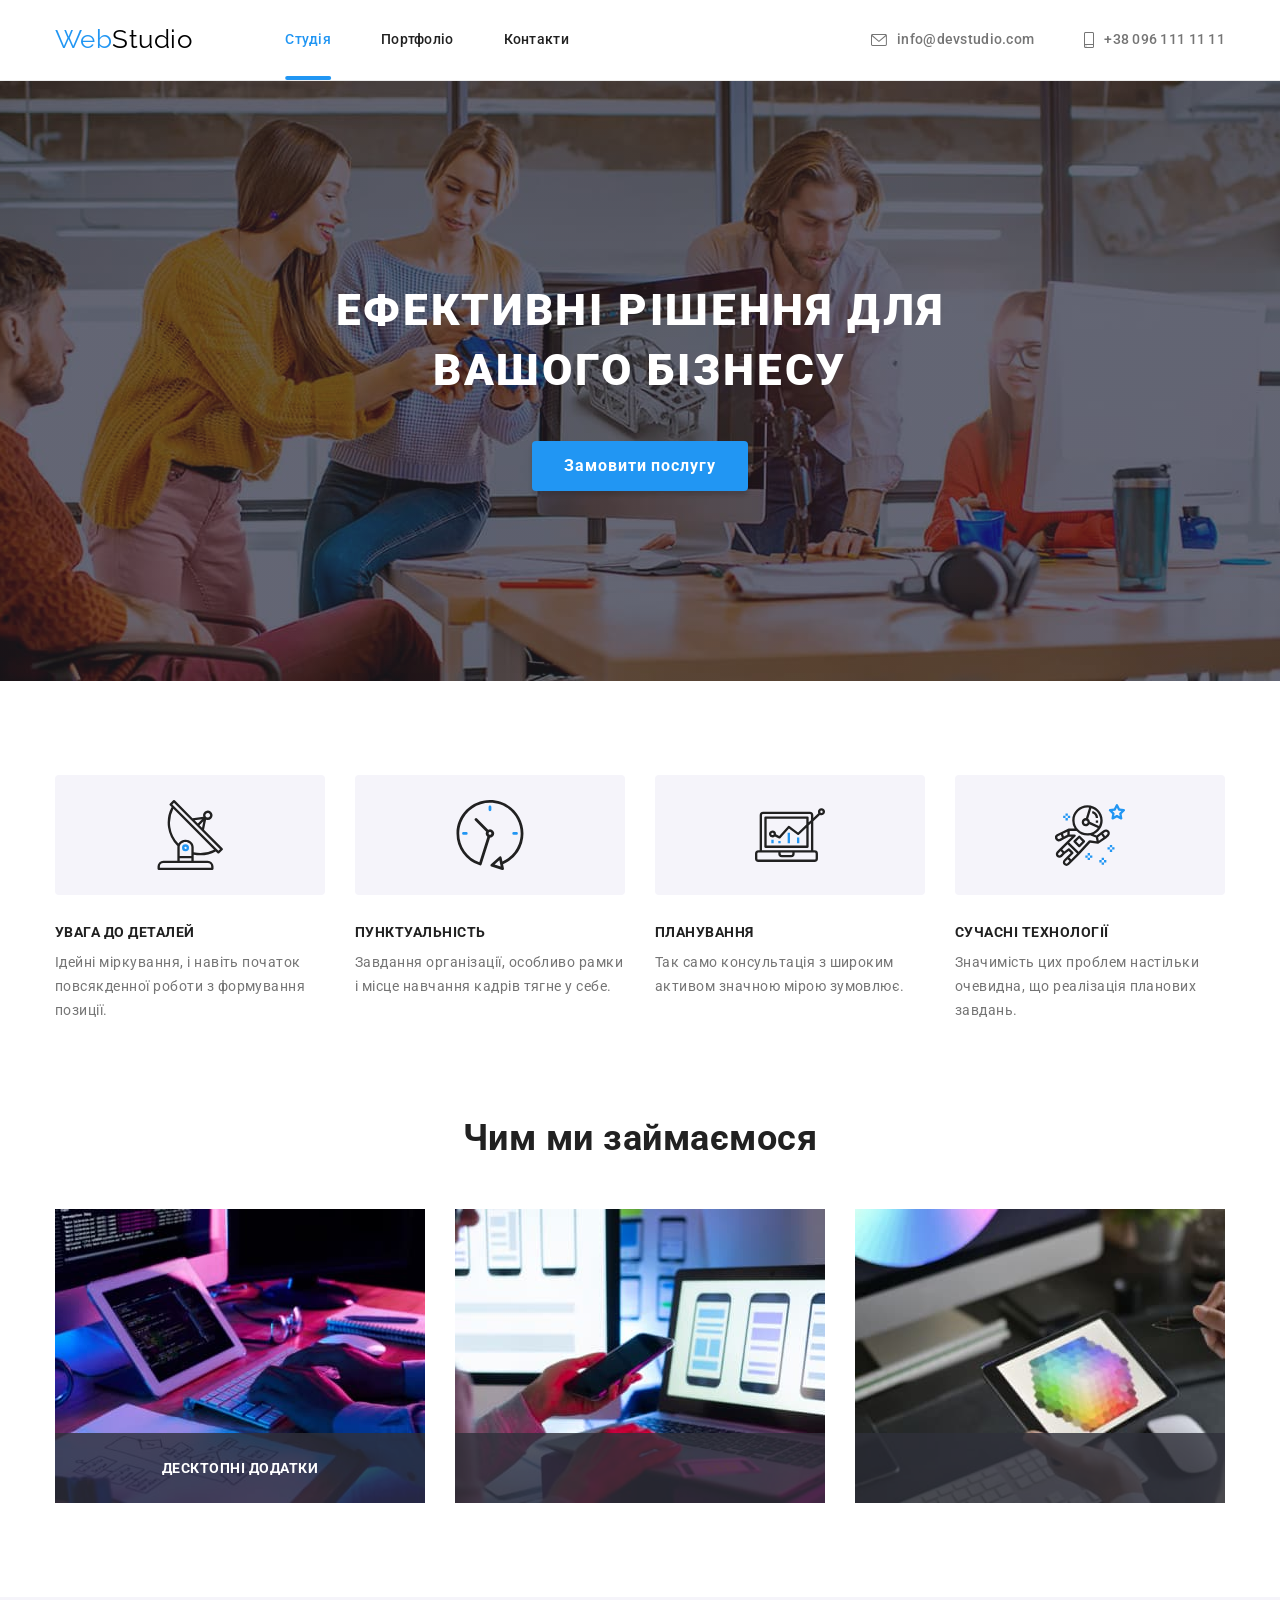
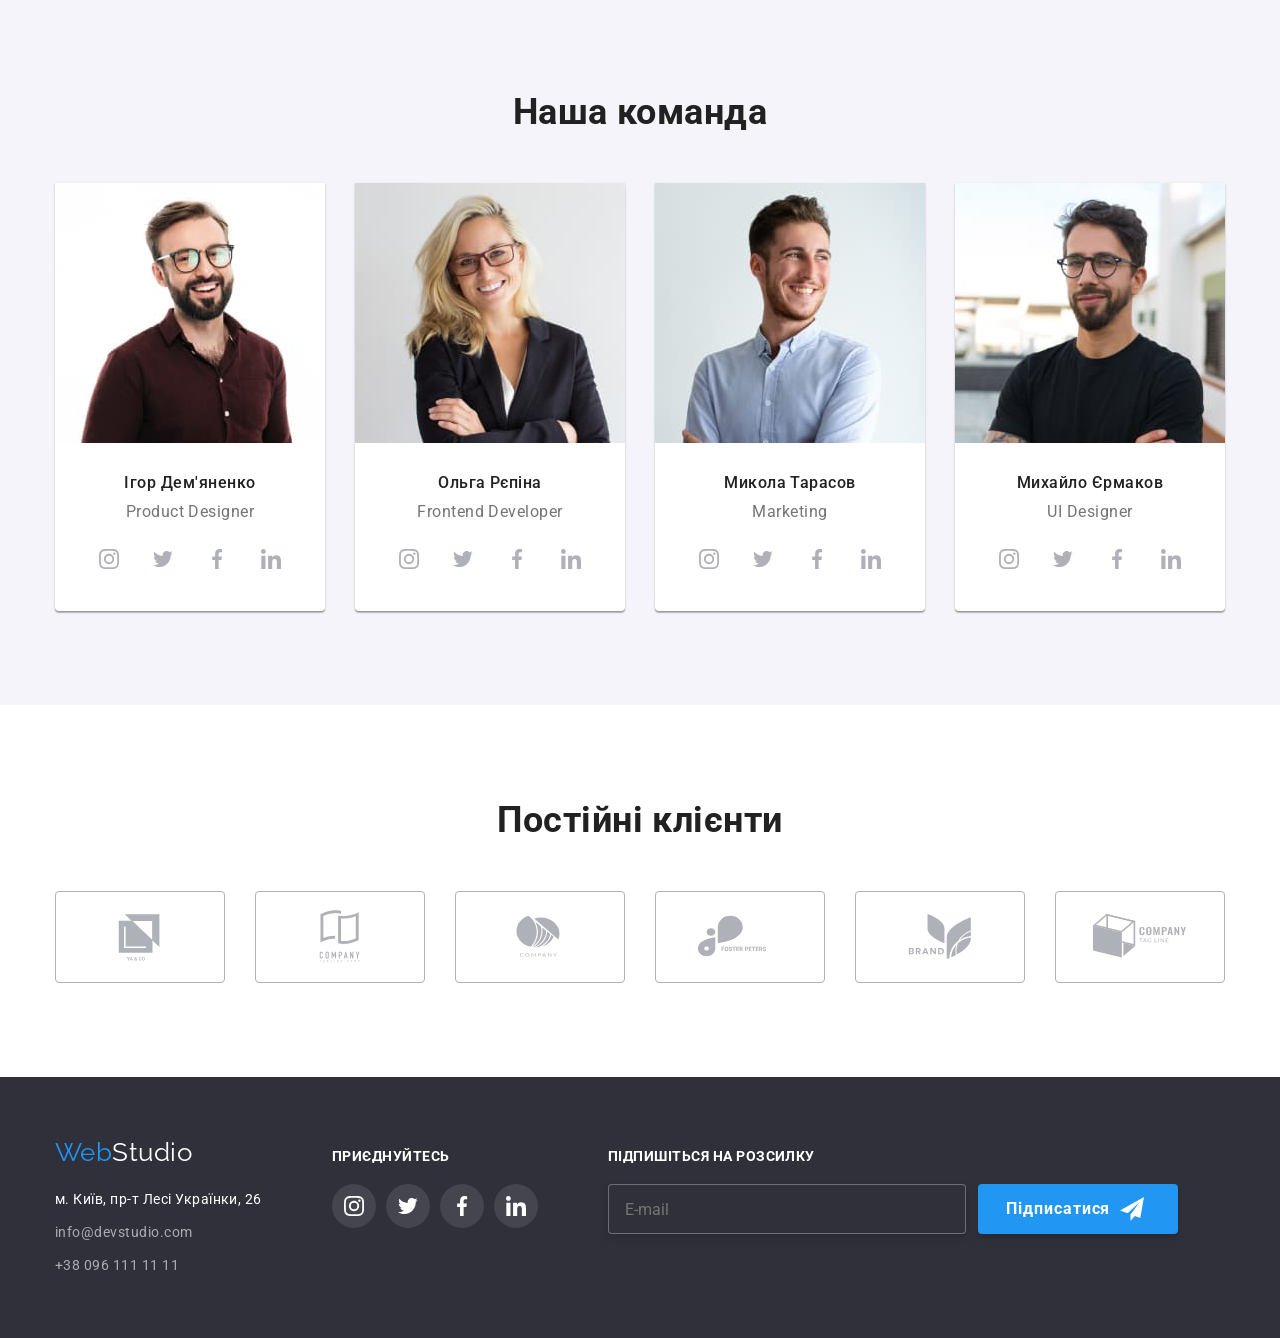
==== commit 9395f43c: "HW6 Доопрацювати модальне вікно" ====
--- a/index.html
+++ b/index.html
@@ -82,13 +82,20 @@
                 </li>
                 <li class="list form-list">
                   <label class="form-label" for="comment">Коментар</label>
-                  <textarea name="comment" id="comment" rows="6"></textarea>
+                  <textarea
+                    class="form-textarea"
+                    name="comment"
+                    id="comment"
+                    rows="6"
+                    placeholder="Введіть текст"
+                  ></textarea>
                 </li>
               </ul>
               <div class="form-policy">
                 <input type="checkbox" name="policy" id="policy" />
                 <label for="policy"
-                  >Погоджуюся з розсилкою та приймаю <a href="">Умови договору</a></label
+                  >Погоджуюся з розсилкою та приймаю
+                  <a class="form-policy-link" href="">Умови договору</a></label
                 >
               </div>
               <div class="">
@@ -457,7 +464,16 @@
         </div>
         <div>
           <h2 class="footer-social-title">Підпишіться на розсилку</h2>
-          <div></div>
+          <div class="footer-subscribe">
+            <label class="footer-label" for="mail"></label>
+            <input class="footer-input" type="text" name="mail" id="mail" placeholder="E-mail" />
+            <button class="footer-button" type="button">
+              Підписатися
+              <svg class="footer-button-icon" width="24" height="24">
+                <use href="./images/icons.svg#icon-send"></use>
+              </svg>
+            </button>
+          </div>
         </div>
       </div>
     </footer>
--- a/css/styles.css
+++ b/css/styles.css
@@ -303,12 +303,29 @@
     border-radius: 4px;
 }
 
+.form-textarea {
+    margin: 0;
+    padding: 11px 12px;
+    font-size: 12px;
+    line-height: 1.16;
+    letter-spacing: 0.01em;
+    border: 1px solid rgba(33, 33, 33, 0.2);
+    color: rgba(117, 117, 117, 0.5);
+    border-radius: 4px;
+}
+
 .form-policy {
     margin-top: 20px;
     margin-bottom: 30px;
     font-size: 14px;
     line-height: 1.71;
     color: var(--priamary-text-color);
+}
+
+.form-policy-link {
+    font-size: 14px;
+    line-height: 1.71;
+    color: var(--accent-color);
 }
 
 .form-button {
@@ -410,9 +427,9 @@
 }
 
 .works .item {
+    position: relative;
     margin-right: 30px;
     width: 370px;
-    position: relative;
     text-align: center;
 }
 
@@ -613,6 +630,7 @@
 
 
 .footer-social-title {
+    margin-bottom: 20px;
     font-style: normal;
     font-weight: 700;
     font-size: 14px;
@@ -627,7 +645,6 @@
 }
 
 .footer-social-link {
-    margin-top: 20px;
     width: 44px;
     height: 44px;
     display: flex;
@@ -648,7 +665,46 @@
     background-color: #2196F3;
 }
 
-
+.footer-subscribe {
+    display: flex;
+}
+
+.footer-label {}
+
+.footer-input {
+    margin-right: 12px;
+    padding: 15px 16px;
+    width: 358px;
+    height: 50px;
+    color: var(--bacground-priamary);
+    background-color: var(--bacground-footer-color);
+    border: 1px solid rgba(255, 255, 255, 0.3);
+    filter: drop-shadow(0px 4px 4px rgba(0, 0, 0, 0.15));
+    border-radius: 4px;
+}
+
+.footer-button {
+    display: flex;
+    gap: 10px;
+    border-radius: 4px;
+    padding: 10px 28px;
+    min-width: 200px;
+    border: 0;
+    color: var(--hero-footer-text-color);
+    background-color: var(--accent-color);
+    box-shadow: 0px 4px 4px rgba(0, 0, 0, 0.15);
+    font-weight: 700;
+    font-family: inherit;
+    font-size: 16px;
+    line-height: 1.88;
+    align-items: center;
+    text-align: center;
+    letter-spacing: 0.06em;
+}
+
+.footer-button-icon {
+    fill: currentColor;
+}
 
 /* Button */
 
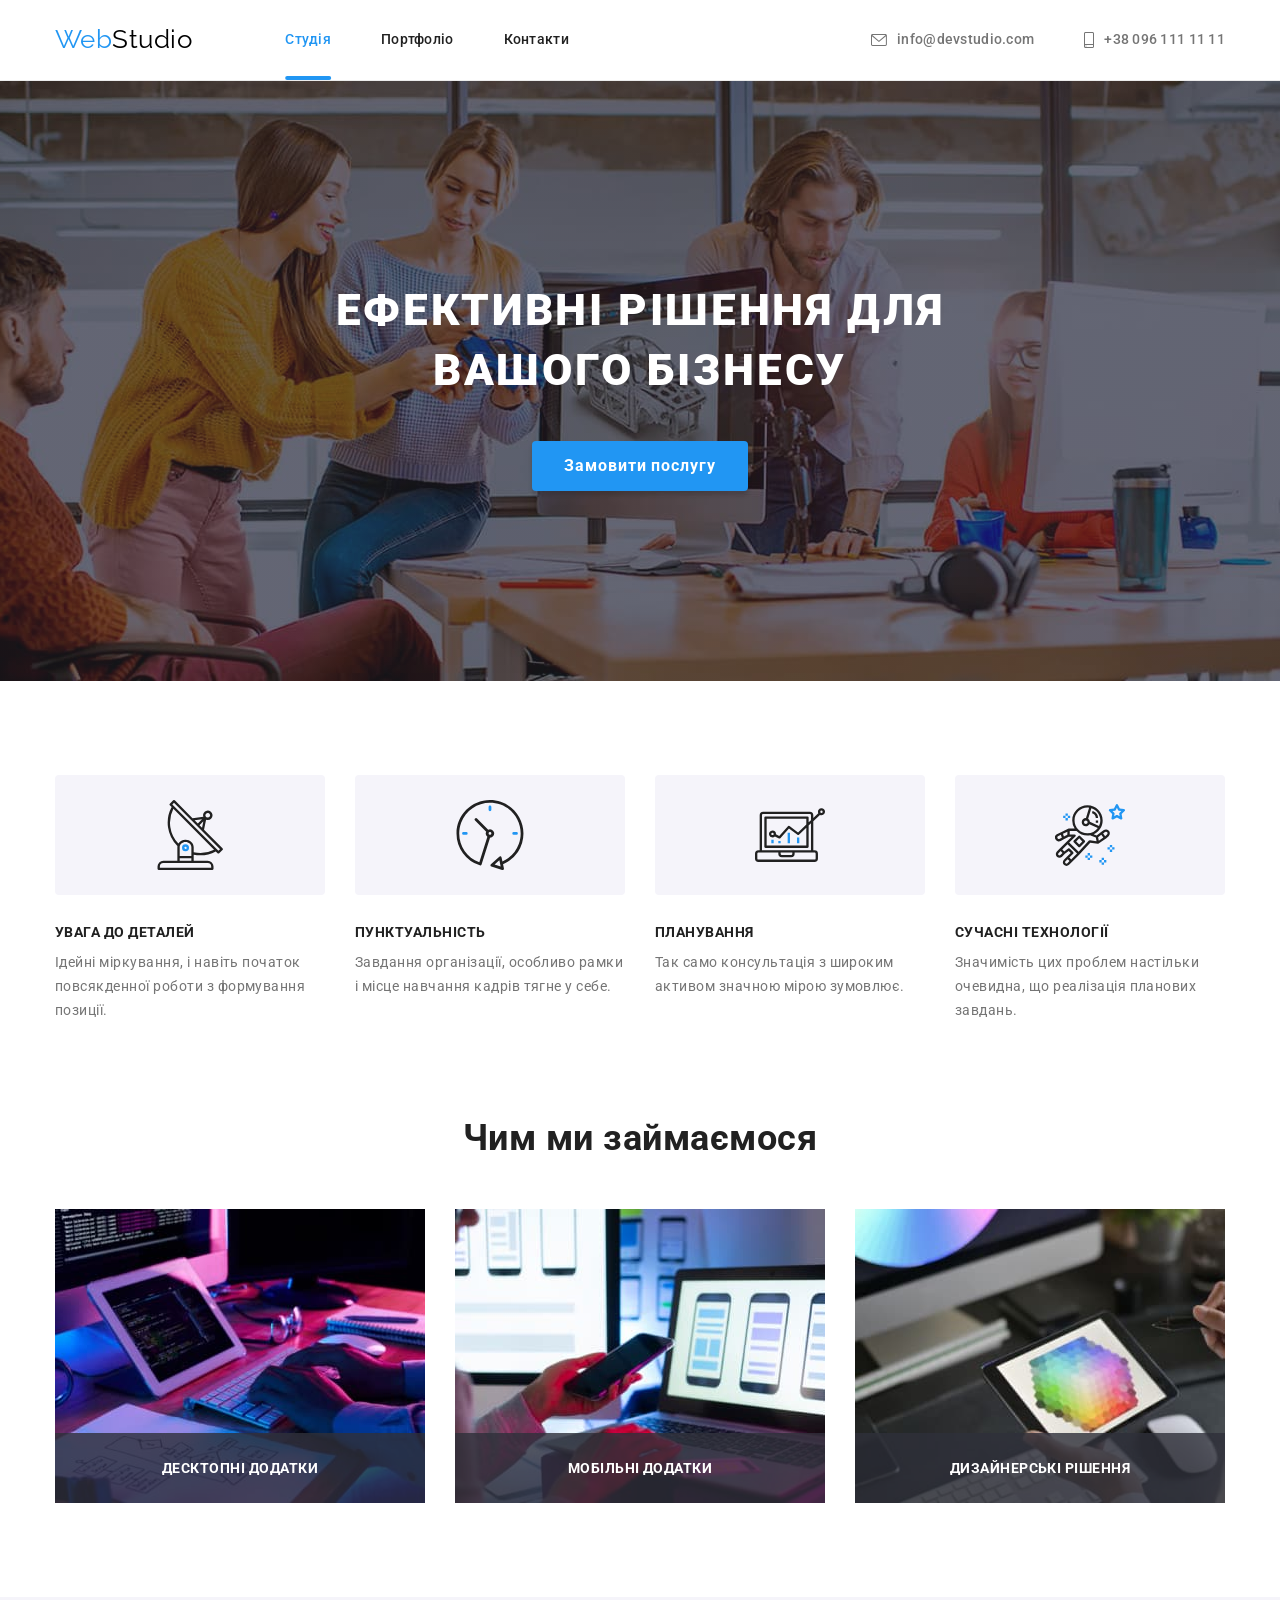
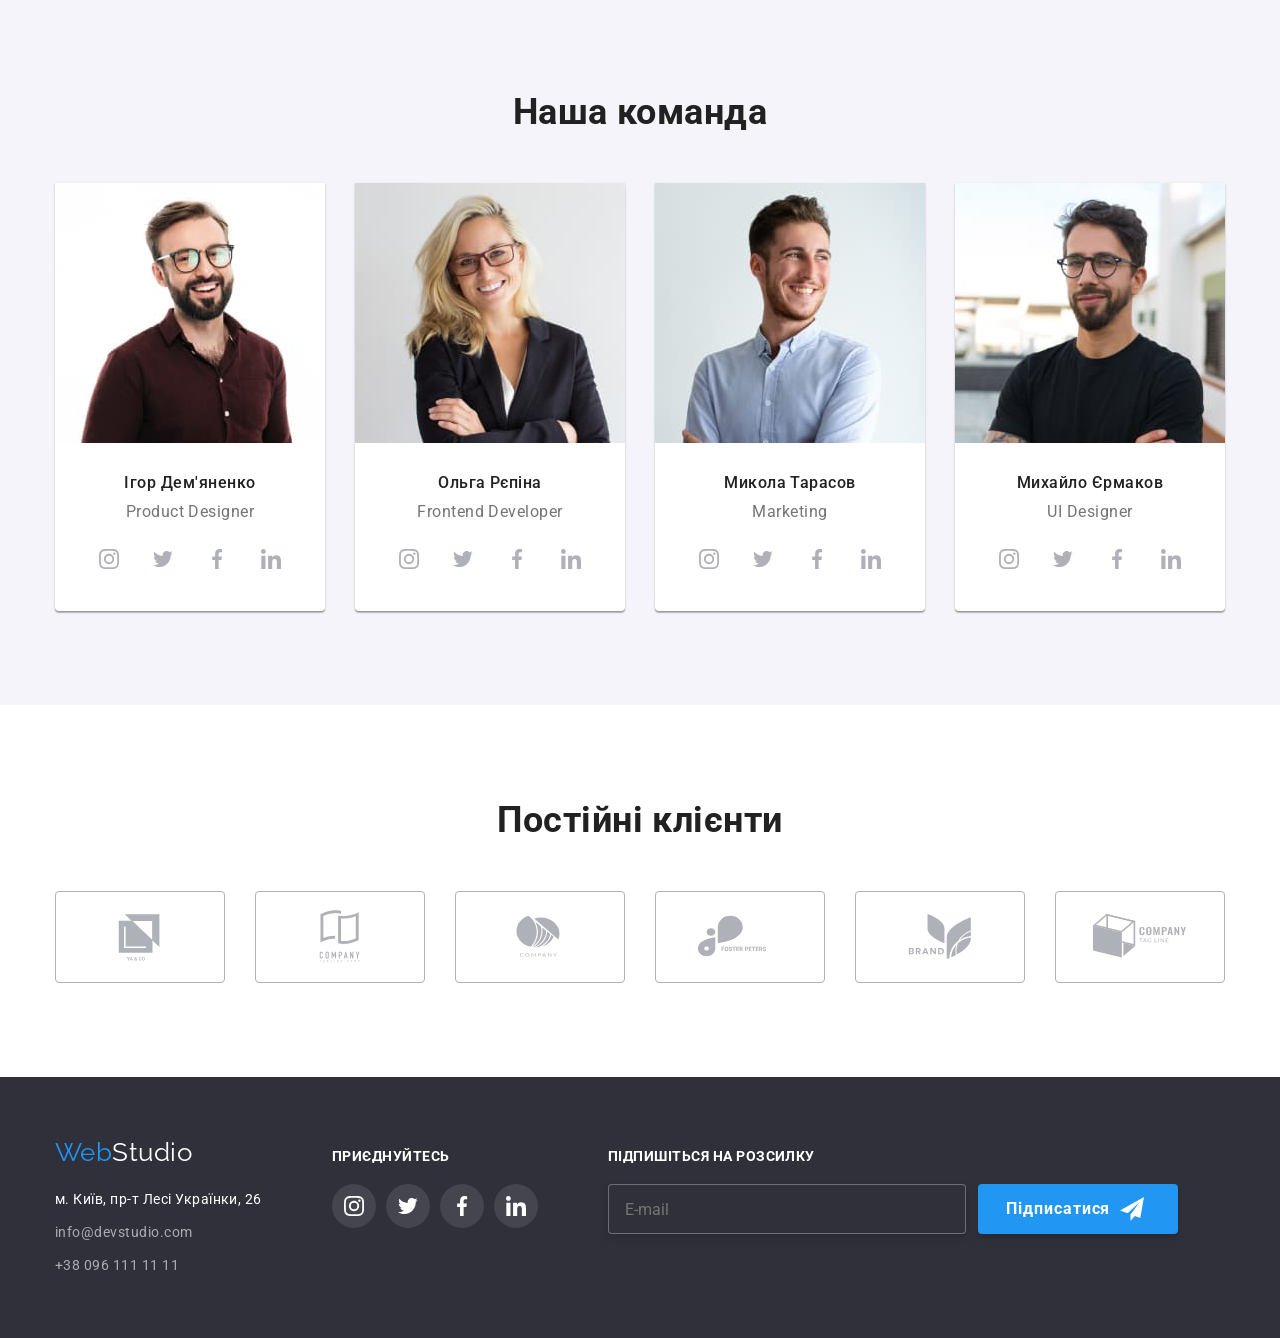
==== commit 268f7b2e: "HW6 Доопрацювати модальне вікно та футер" ====
--- a/index.html
+++ b/index.html
@@ -38,16 +38,12 @@
           <li class="item">
             <a href="mailto:info@devstudio.com" class="link">
               <svg class="address-icon" width="16" height="12">
-                <use href="./images/icons.svg#icon-envelope"></use></svg
-              >info@devstudio.com</a
-            >
+                <use href="./images/icons.svg#icon-envelope"></use></svg>info@devstudio.com</a>
           </li>
           <li class="item">
             <a href="tel:+380961111111" class="link">
               <svg class="address-icon" width="10" height="16">
-                <use href="./images/icons.svg#icon-smartphone"></use></svg
-              >+38 096 111 11 11</a
-            >
+                <use href="./images/icons.svg#icon-smartphone"></use></svg>+38 096 111 11 11</a>
           </li>
         </ul>
       </div>
@@ -62,13 +58,38 @@
         </div>
         <div class="backdrop is-hidden" data-modal>
           <div class="modal">
+            <h2 class="modal-title">Залиште свої дані, ми вам передзвонимо</h2>
             <form class="modal-form">
-              <h2 class="modal-title">Залиште свої дані, ми вам передзвонимо</h2>
-              <ul class="modal-item">
+              <label class="form-label" for="person">Телефое</label>
+              <div class="form-control">
+                <input class="form-input" id="person" type="text" name="person">
+                <svg class="form-icon" width="18" height="18">
+                  <use href="./images/icons.svg#icon-person"></use>
+                </svg>
+              </div>
+              <label class="form-label" for="phone">Пошта</label>
+              <div class="form-control">
+                <input class="form-input" id="phone" type="tel" name="phone">
+                <svg class="form-icon" width="18" height="18">
+                  <use href="./images/icons.svg#icon-phone"></use>
+                </svg>
+              </div>
+              <label class="form-label" for="mail">Ім'я</label>
+              <div class="form-control">
+                <input class="form-input" id="mail" type="email" name="mail">
+                <svg class="form-icon" width="18" height="18">
+                  <use href="./images/icons.svg#icon-email"></use>
+                </svg>
+              </div>
+              <div>
+                <label class="form-label" for="comment">Коментар</label>
+                <textarea class="form-textarea" name="comment" id="comment" rows="6" placeholder="Введіть текст"></textarea>
+              </div>
+              <!-- <ul class="modal-item">
                 <li class="list form-list">
-                  <!-- <svg width="18" height="18">
+                  <svg width="18" height="18">
                     <use href="./images/icons.svg#icon-person"></use>
-                  </svg> -->
+                  </svg>
                   <label class="form-label" for="name">Ім'я</label>
                   <input class="form-input" type="text" name="name" id="name" />
                 </li>
@@ -90,7 +111,7 @@
                     placeholder="Введіть текст"
                   ></textarea>
                 </li>
-              </ul>
+              </ul> -->
               <div class="form-policy">
                 <input type="checkbox" name="policy" id="policy" />
                 <label for="policy"
@@ -439,26 +460,22 @@
             <li class="footer-social-item">
               <a href="" class="footer-social-link"
                 ><svg class="footer-social-icon" width="20" height="20">
-                  <use href="./images/icons.svg#icon-instagram"></use></svg
-              ></a>
+                  <use href="./images/icons.svg#icon-instagram"></use></svg></a>
             </li>
             <li class="footer-social-item">
               <a href="" class="footer-social-link"
                 ><svg class="footer-social-icon" width="20" height="20">
-                  <use href="./images/icons.svg#icon-twitter"></use></svg
-              ></a>
+                  <use href="./images/icons.svg#icon-twitter"></use></svg></a>
             </li>
             <li class="footer-social-item">
               <a href="" class="footer-social-link"
                 ><svg class="footer-social-icon" width="20" height="20">
-                  <use href="./images/icons.svg#icon-facebook"></use></svg
-              ></a>
+                  <use href="./images/icons.svg#icon-facebook"></use></svg></a>
             </li>
             <li class="footer-social-item">
               <a href="" class="footer-social-link"
                 ><svg class="footer-social-icon" width="20" height="20">
-                  <use href="./images/icons.svg#icon-linkedin"></use></svg
-              ></a>
+                  <use href="./images/icons.svg#icon-linkedin"></use></svg></a>
             </li>
           </ul>
         </div>
--- a/css/styles.css
+++ b/css/styles.css
@@ -242,9 +242,11 @@
     top: 50%;
     left: 50%;
     transform: translate(-50%, -50%);
+    padding: 40px;
     width: 528px;
     height: 581px;
     background-color: var(--bacground-priamary);
+    text-align: start;
 }
 
 .button-modal-close {
@@ -256,15 +258,16 @@
     border: 1px solid rgba(0, 0, 0, 0.1);
     border-radius: 50%;
     background-color: var(--bacground-priamary);
+    cursor: pointer;
 }
 
 /* Backdrop Form */
 
 .modal-form {
-    width: 100%;
+    /* width: 100%;
     margin-left: auto;
     margin-right: auto;
-    padding: 40px;
+    padding: 40px; */
 }
 
 .modal-title {
@@ -276,19 +279,8 @@
     color: var(--title-text-color);
 }
 
-.modal-item {
-    margin: 0;
-    padding: 0;
-}
-
-.form-list {
-    display: flex;
-    flex-direction: column;
-    margin-bottom: 10px;
-    text-align: left;
-}
-
 .form-label {
+    display: block;
     margin-bottom: 4px;
     font-size: 12px;
     line-height: 1.17;
@@ -296,14 +288,63 @@
     color: var(--priamary-text-color);
 }
 
+.form-control{
+    position: relative;
+}
+
+.form-input{
+    padding: 11px 12px 11px 30px;
+    width: 100%;
+    border: 1px solid rgba(33, 33, 33, 0.2);
+    border-radius: 4px;
+    outline: none;
+}
+
+.form-input:focus {
+    border-color: var(--accent-color);
+}
+
+.form-icon{
+    position: absolute;
+    top: 50%;
+    left: 12px;
+    transform: translateY(-50%);
+    fill: currentColor;
+}
+
+.form-input:focus + .form-icon{
+    color: var(--accent-color);
+}
+
+/* .modal-item {
+    margin: 0;
+    padding: 0;
+}
+
+.form-list {
+    display: flex;
+    flex-direction: column;
+    margin-bottom: 10px;
+    text-align: left;
+} */
+
+/* .form-label {
+    margin-bottom: 4px;
+    font-size: 12px;
+    line-height: 1.17;
+    letter-spacing: 0.01em;
+    color: var(--priamary-text-color);
+}
+
 .form-input {
     margin: 0;
     padding: 11px 12px;
     border: 1px solid rgba(33, 33, 33, 0.2);
     border-radius: 4px;
-}
+} */
 
 .form-textarea {
+    width: 100%;
     margin: 0;
     padding: 11px 12px;
     font-size: 12px;
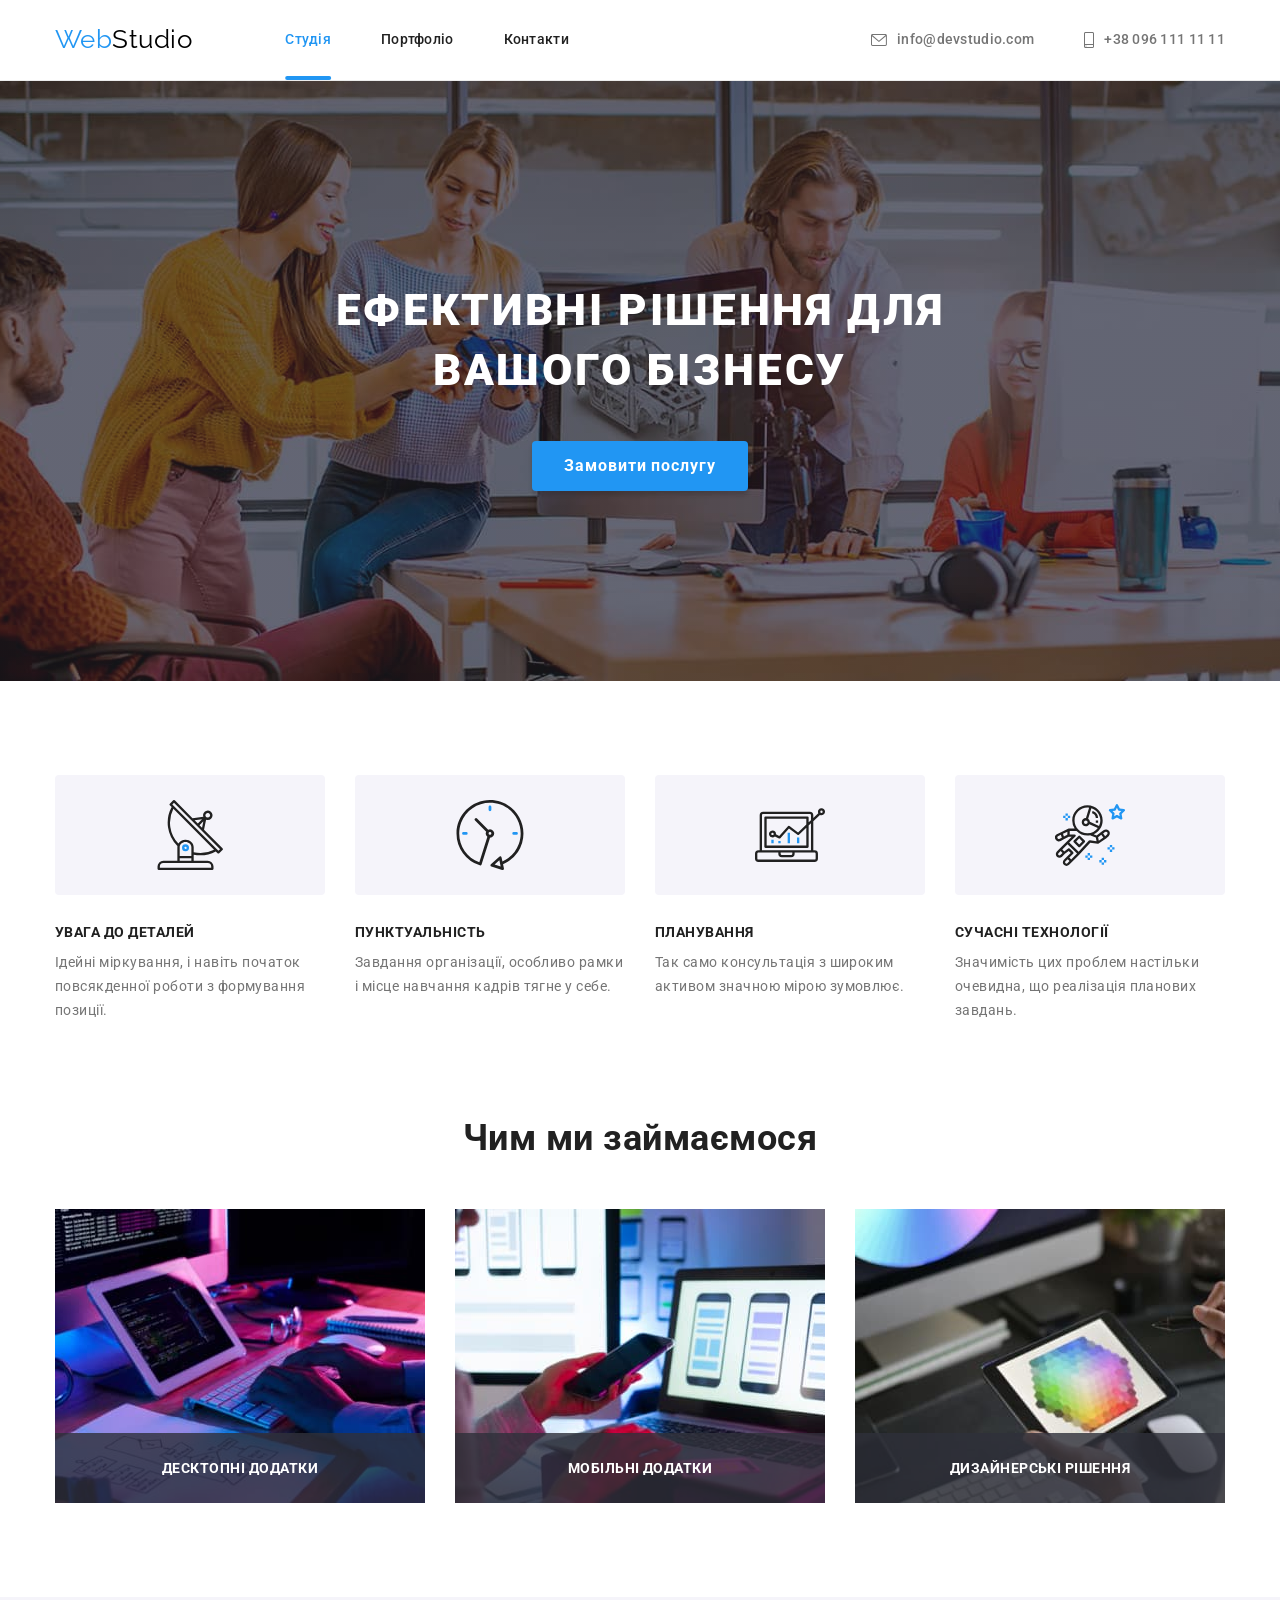
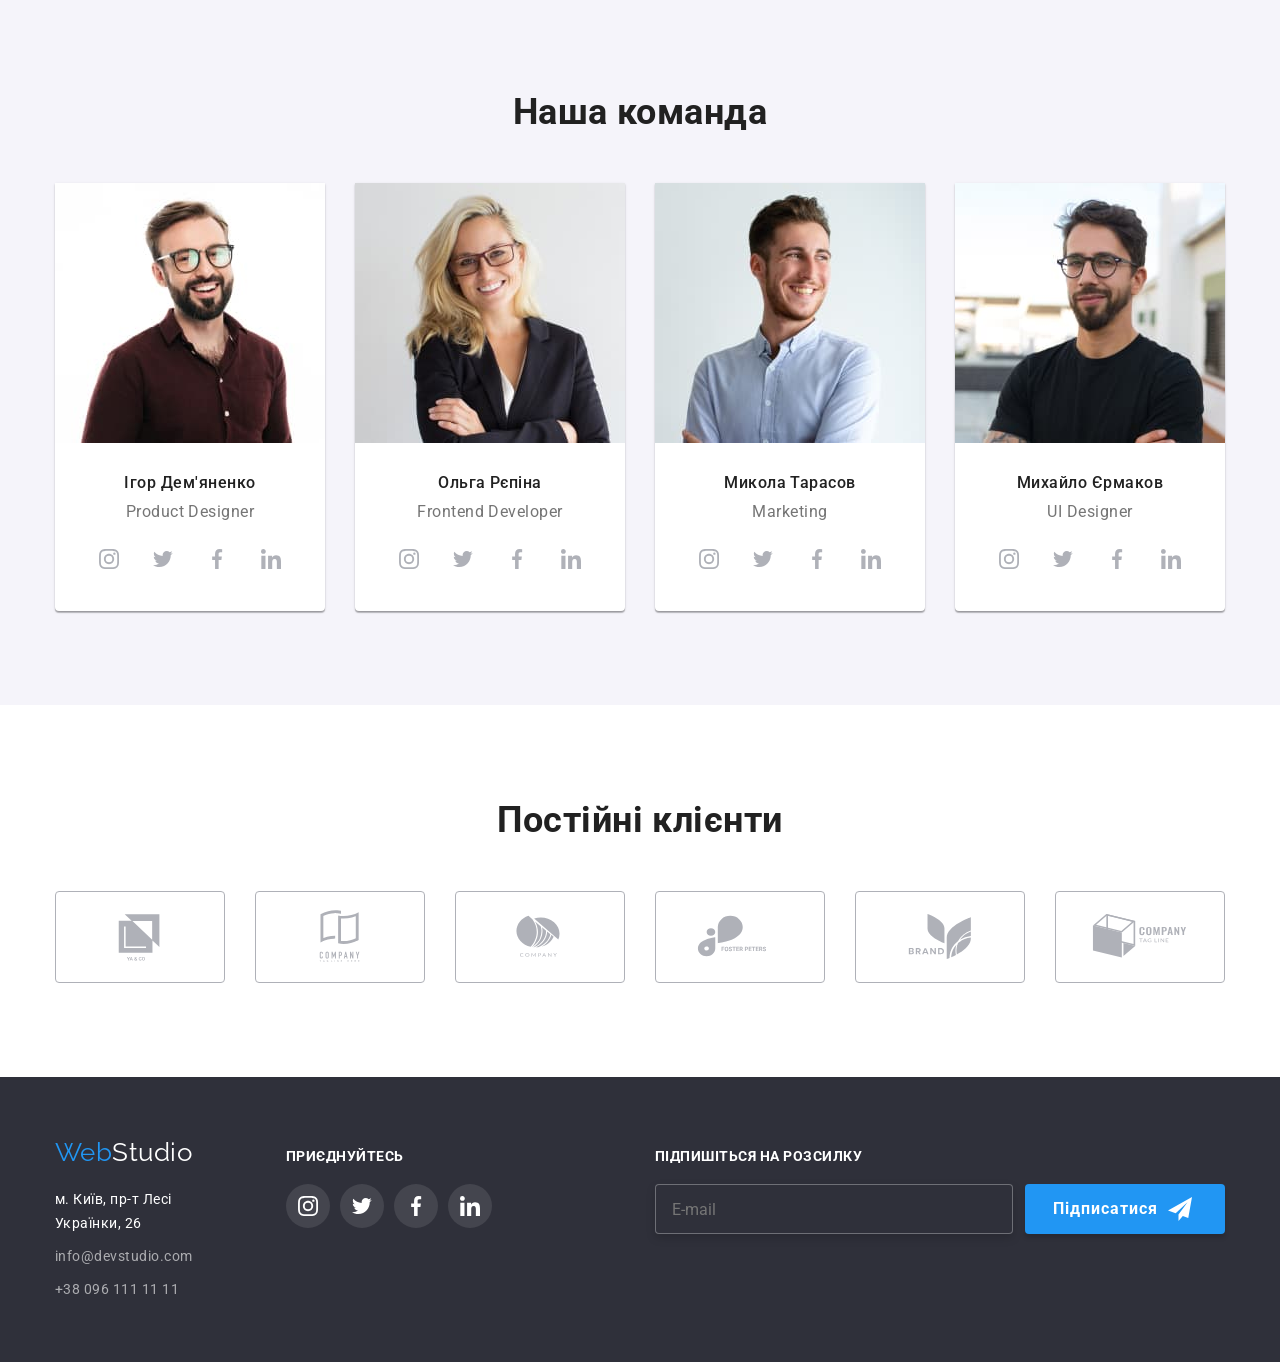
==== commit 36508554: "HW6 Здача ДЗ v.1.0" ====
--- a/index.html
+++ b/index.html
@@ -38,12 +38,16 @@
           <li class="item">
             <a href="mailto:info@devstudio.com" class="link">
               <svg class="address-icon" width="16" height="12">
-                <use href="./images/icons.svg#icon-envelope"></use></svg>info@devstudio.com</a>
+                <use href="./images/icons.svg#icon-envelope"></use></svg
+              >info@devstudio.com</a
+            >
           </li>
           <li class="item">
             <a href="tel:+380961111111" class="link">
               <svg class="address-icon" width="10" height="16">
-                <use href="./images/icons.svg#icon-smartphone"></use></svg>+38 096 111 11 11</a>
+                <use href="./images/icons.svg#icon-smartphone"></use></svg
+              >+38 096 111 11 11</a
+            >
           </li>
         </ul>
       </div>
@@ -60,68 +64,42 @@
           <div class="modal">
             <h2 class="modal-title">Залиште свої дані, ми вам передзвонимо</h2>
             <form class="modal-form">
-              <label class="form-label" for="person">Телефое</label>
+              <label class="form-label" for="person">Ім'я</label>
               <div class="form-control">
-                <input class="form-input" id="person" type="text" name="person">
+                <input class="form-input" id="person" type="text" name="person" />
                 <svg class="form-icon" width="18" height="18">
                   <use href="./images/icons.svg#icon-person"></use>
                 </svg>
               </div>
-              <label class="form-label" for="phone">Пошта</label>
+              <label class="form-label" for="phone">Телефон</label>
               <div class="form-control">
-                <input class="form-input" id="phone" type="tel" name="phone">
+                <input class="form-input" id="phone" type="tel" name="phone" />
                 <svg class="form-icon" width="18" height="18">
                   <use href="./images/icons.svg#icon-phone"></use>
                 </svg>
               </div>
-              <label class="form-label" for="mail">Ім'я</label>
+              <label class="form-label" for="mail">Пошта</label>
               <div class="form-control">
-                <input class="form-input" id="mail" type="email" name="mail">
+                <input class="form-input" id="mail" type="email" name="mail" />
                 <svg class="form-icon" width="18" height="18">
                   <use href="./images/icons.svg#icon-email"></use>
                 </svg>
               </div>
-              <div>
-                <label class="form-label" for="comment">Коментар</label>
-                <textarea class="form-textarea" name="comment" id="comment" rows="6" placeholder="Введіть текст"></textarea>
-              </div>
-              <!-- <ul class="modal-item">
-                <li class="list form-list">
-                  <svg width="18" height="18">
-                    <use href="./images/icons.svg#icon-person"></use>
-                  </svg>
-                  <label class="form-label" for="name">Ім'я</label>
-                  <input class="form-input" type="text" name="name" id="name" />
-                </li>
-                <li class="list form-list">
-                  <label class="form-label" for="tel">Телефон</label>
-                  <input class="form-input" type="text" name="tel" id="tel" />
-                </li>
-                <li class="list form-list">
-                  <label class="form-label" for="mail">Пошта</label>
-                  <input class="form-input" type="text" name="mail" id="mail" />
-                </li>
-                <li class="list form-list">
-                  <label class="form-label" for="comment">Коментар</label>
-                  <textarea
-                    class="form-textarea"
-                    name="comment"
-                    id="comment"
-                    rows="6"
-                    placeholder="Введіть текст"
-                  ></textarea>
-                </li>
-              </ul> -->
-              <div class="form-policy">
-                <input type="checkbox" name="policy" id="policy" />
-                <label for="policy"
+              <label class="form-label" for="comment">Коментар</label>
+              <textarea
+                class="form-textarea"
+                id="comment"
+                name="comment"
+                placeholder="Введіть текст"
+              ></textarea>
+              <div class="checkbox">
+                <input class="form-input-checkbox" type="checkbox" name="policy" id="policy" />
+                <label class="form-lable-checkbox" for="policy"
                   >Погоджуюся з розсилкою та приймаю
-                  <a class="form-policy-link" href="">Умови договору</a></label
-                >
-              </div>
-              <div class="">
-                <button class="button form-button" type="submit">Відправити</button>
-              </div>
+                  <a class="form-policy-link" href="">Умови договору</a>
+                </label>
+              </div>
+              <button class="button form-button" type="submit">Відправити</button>
             </form>
             <button type="button" class="button-modal-close" data-modal-close>
               <svg width="11" height="11">
@@ -460,26 +438,30 @@
             <li class="footer-social-item">
               <a href="" class="footer-social-link"
                 ><svg class="footer-social-icon" width="20" height="20">
-                  <use href="./images/icons.svg#icon-instagram"></use></svg></a>
+                  <use href="./images/icons.svg#icon-instagram"></use></svg
+              ></a>
             </li>
             <li class="footer-social-item">
               <a href="" class="footer-social-link"
                 ><svg class="footer-social-icon" width="20" height="20">
-                  <use href="./images/icons.svg#icon-twitter"></use></svg></a>
+                  <use href="./images/icons.svg#icon-twitter"></use></svg
+              ></a>
             </li>
             <li class="footer-social-item">
               <a href="" class="footer-social-link"
                 ><svg class="footer-social-icon" width="20" height="20">
-                  <use href="./images/icons.svg#icon-facebook"></use></svg></a>
+                  <use href="./images/icons.svg#icon-facebook"></use></svg
+              ></a>
             </li>
             <li class="footer-social-item">
               <a href="" class="footer-social-link"
                 ><svg class="footer-social-icon" width="20" height="20">
-                  <use href="./images/icons.svg#icon-linkedin"></use></svg></a>
-            </li>
-          </ul>
-        </div>
-        <div>
+                  <use href="./images/icons.svg#icon-linkedin"></use></svg
+              ></a>
+            </li>
+          </ul>
+        </div>
+        <div class="subscribe">
           <h2 class="footer-social-title">Підпишіться на розсилку</h2>
           <div class="footer-subscribe">
             <label class="footer-label" for="mail"></label>
--- a/css/styles.css
+++ b/css/styles.css
@@ -16,6 +16,7 @@
     --bacground-priamary: #FFFFFF;
     --bacground-color-team-button-list: #F5F4FA;
     --bacground-footer-color: #2F303A;
+    --border-color: #2196F3;
 
 }
 
@@ -238,7 +239,7 @@
 }
 
 .modal {
-    position: absolute;
+    position: relative;
     top: 50%;
     left: 50%;
     transform: translate(-50%, -50%);
@@ -281,71 +282,48 @@
 
 .form-label {
     display: block;
-    margin-bottom: 4px;
+    margin-top: 10px;
     font-size: 12px;
     line-height: 1.17;
     letter-spacing: 0.01em;
     color: var(--priamary-text-color);
 }
 
-.form-control{
+.form-control {
     position: relative;
 }
 
-.form-input{
-    padding: 11px 12px 11px 30px;
+.form-input {
+    margin-top: 4px;
+    padding: 11px 12px 11px 42px;
     width: 100%;
     border: 1px solid rgba(33, 33, 33, 0.2);
     border-radius: 4px;
     outline: none;
+    transition: border-color 250ms cubic-bezier(0.4, 0, 0.2, 1);
 }
 
 .form-input:focus {
-    border-color: var(--accent-color);
-}
-
-.form-icon{
+    border-color: var(--border-color);
+}
+
+.form-icon {
     position: absolute;
     top: 50%;
     left: 12px;
     transform: translateY(-50%);
+    transition: color 250ms cubic-bezier(0.4, 0, 0.2, 1);
     fill: currentColor;
 }
 
-.form-input:focus + .form-icon{
-    color: var(--accent-color);
-}
-
-/* .modal-item {
-    margin: 0;
-    padding: 0;
-}
-
-.form-list {
-    display: flex;
-    flex-direction: column;
-    margin-bottom: 10px;
-    text-align: left;
-} */
-
-/* .form-label {
-    margin-bottom: 4px;
-    font-size: 12px;
-    line-height: 1.17;
-    letter-spacing: 0.01em;
-    color: var(--priamary-text-color);
-}
-
-.form-input {
-    margin: 0;
-    padding: 11px 12px;
-    border: 1px solid rgba(33, 33, 33, 0.2);
-    border-radius: 4px;
-} */
+.form-input:focus+.form-icon {
+    color: var(--border-color);
+}
 
 .form-textarea {
     width: 100%;
-    margin: 0;
+    height: 120px;
+    margin-top: 4px;
     padding: 11px 12px;
     font-size: 12px;
     line-height: 1.16;
@@ -353,6 +331,56 @@
     border: 1px solid rgba(33, 33, 33, 0.2);
     color: rgba(117, 117, 117, 0.5);
     border-radius: 4px;
+    outline: none;
+    transition: border-color 250ms cubic-bezier(0.4, 0, 0.2, 1);
+}
+
+.form-textarea:focus {
+    border-color: var(--border-color);
+}
+
+.checkbox {
+    margin-top: 10px;
+}
+
+.form-input-checkbox {
+    appearance: none;
+    padding-left: 12px;
+}
+
+.form-lable-checkbox {
+    position: relative;
+    padding-left: 24px;
+    font-size: 14px;
+    line-height: 1.71px;
+    color: var(--priamary-text-color);
+}
+
+.form-lable-checkbox::before {
+    position: absolute;
+    content: "";
+    top: 0;
+    left: 0;
+    width: 16px;
+    height: 15px;
+    border: 1px solid var(--title-text-color);
+    border-radius: 2px;
+}
+
+.form-lable-checkbox::after {
+    position: absolute;
+    content: "";
+    top: 0;
+    left: 0;
+    width: 16px;
+    height: 15px;
+    background-image: url(../images/icon-check.svg);
+    opacity: 0;
+    transition: opacity 250ms cubic-bezier(0.4, 0, 0.2, 1);
+}
+
+.form-input-checkbox:checked+.form-lable-checkbox::after {
+    opacity: 1;
 }
 
 .form-policy {
@@ -372,6 +400,7 @@
 .form-button {
     border-radius: 4px;
     padding: 10px 52px;
+    margin: 30px 124px 0 124px;
     min-width: 200px;
     border: 0;
     color: var(--hero-footer-text-color);
@@ -381,8 +410,6 @@
     font-family: inherit;
     font-size: 16px;
     line-height: 1.88;
-    align-items: center;
-    text-align: center;
     letter-spacing: 0.06em;
 }
 
@@ -704,6 +731,12 @@
 .footer-social-link:hover,
 .footer-social-link:focus {
     background-color: #2196F3;
+}
+
+/* Footer-subscribe */
+
+.subscribe {
+    padding-left: 93px;
 }
 
 .footer-subscribe {
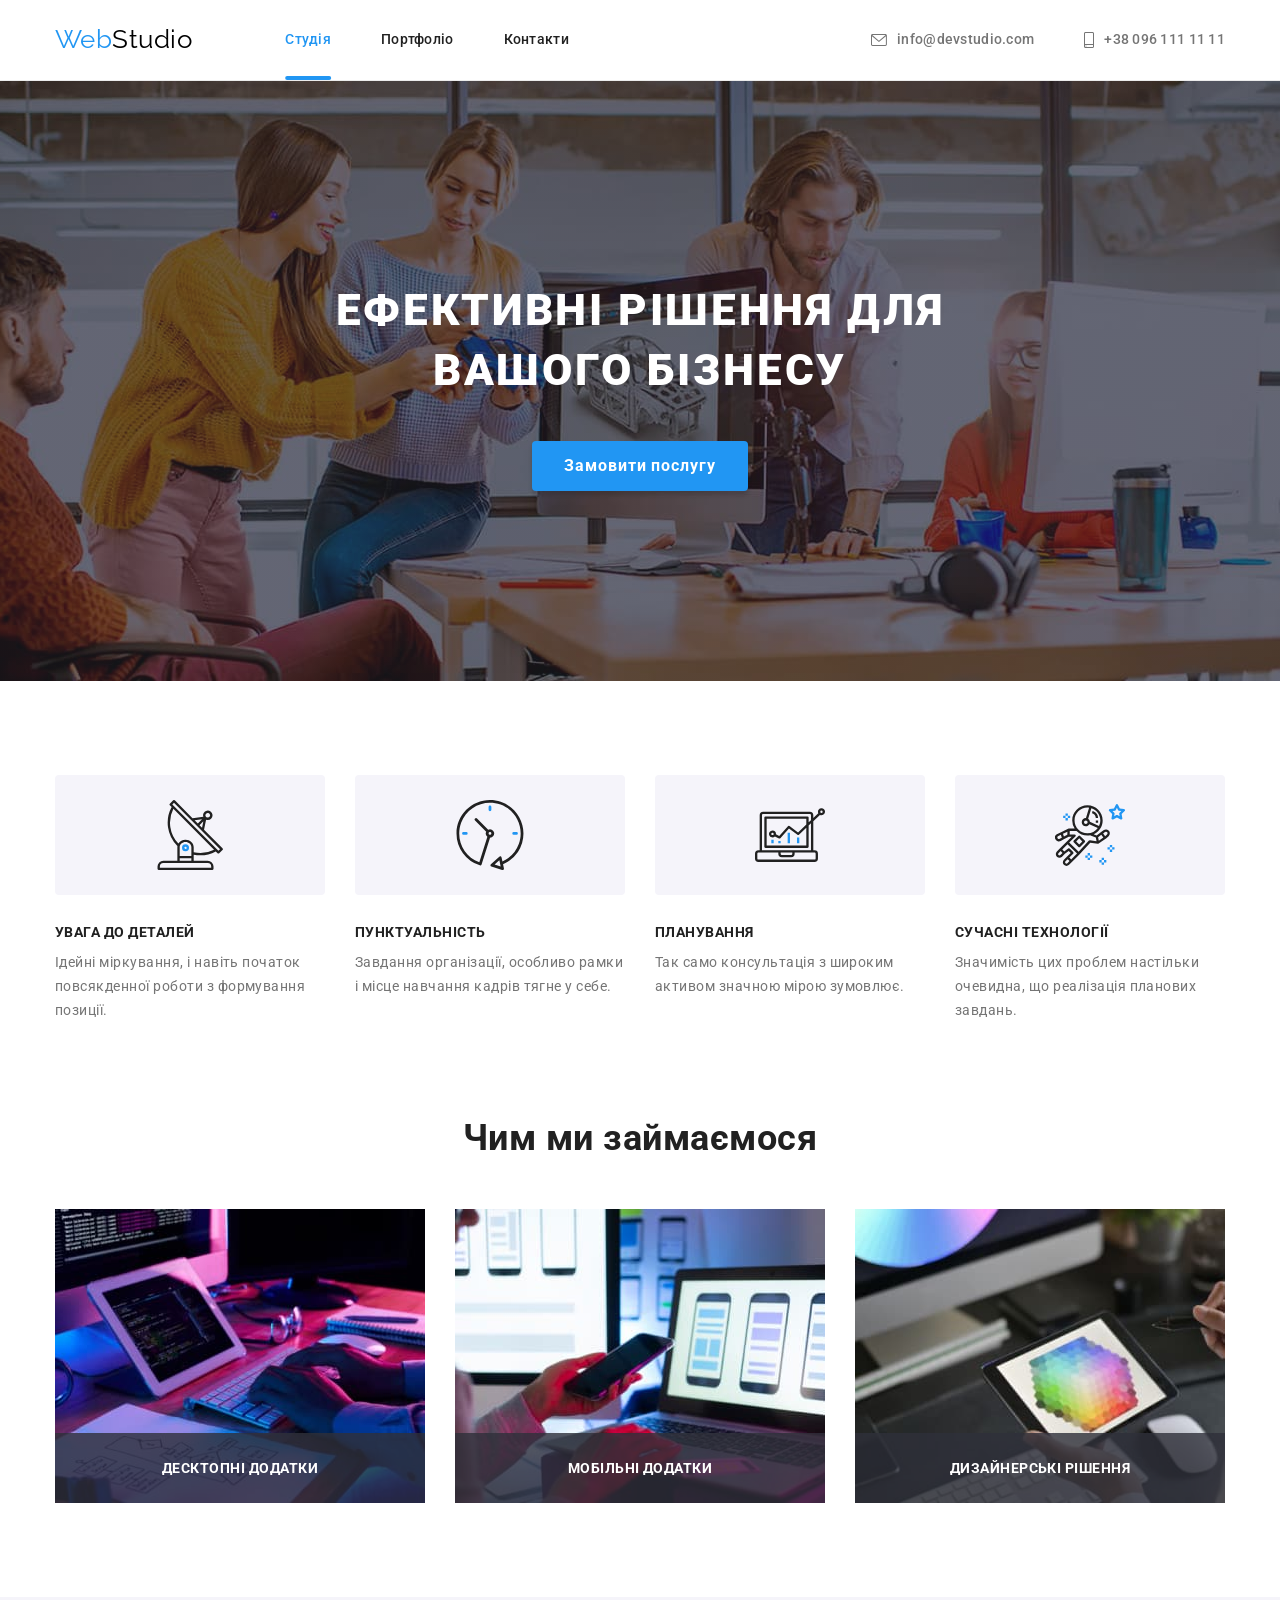
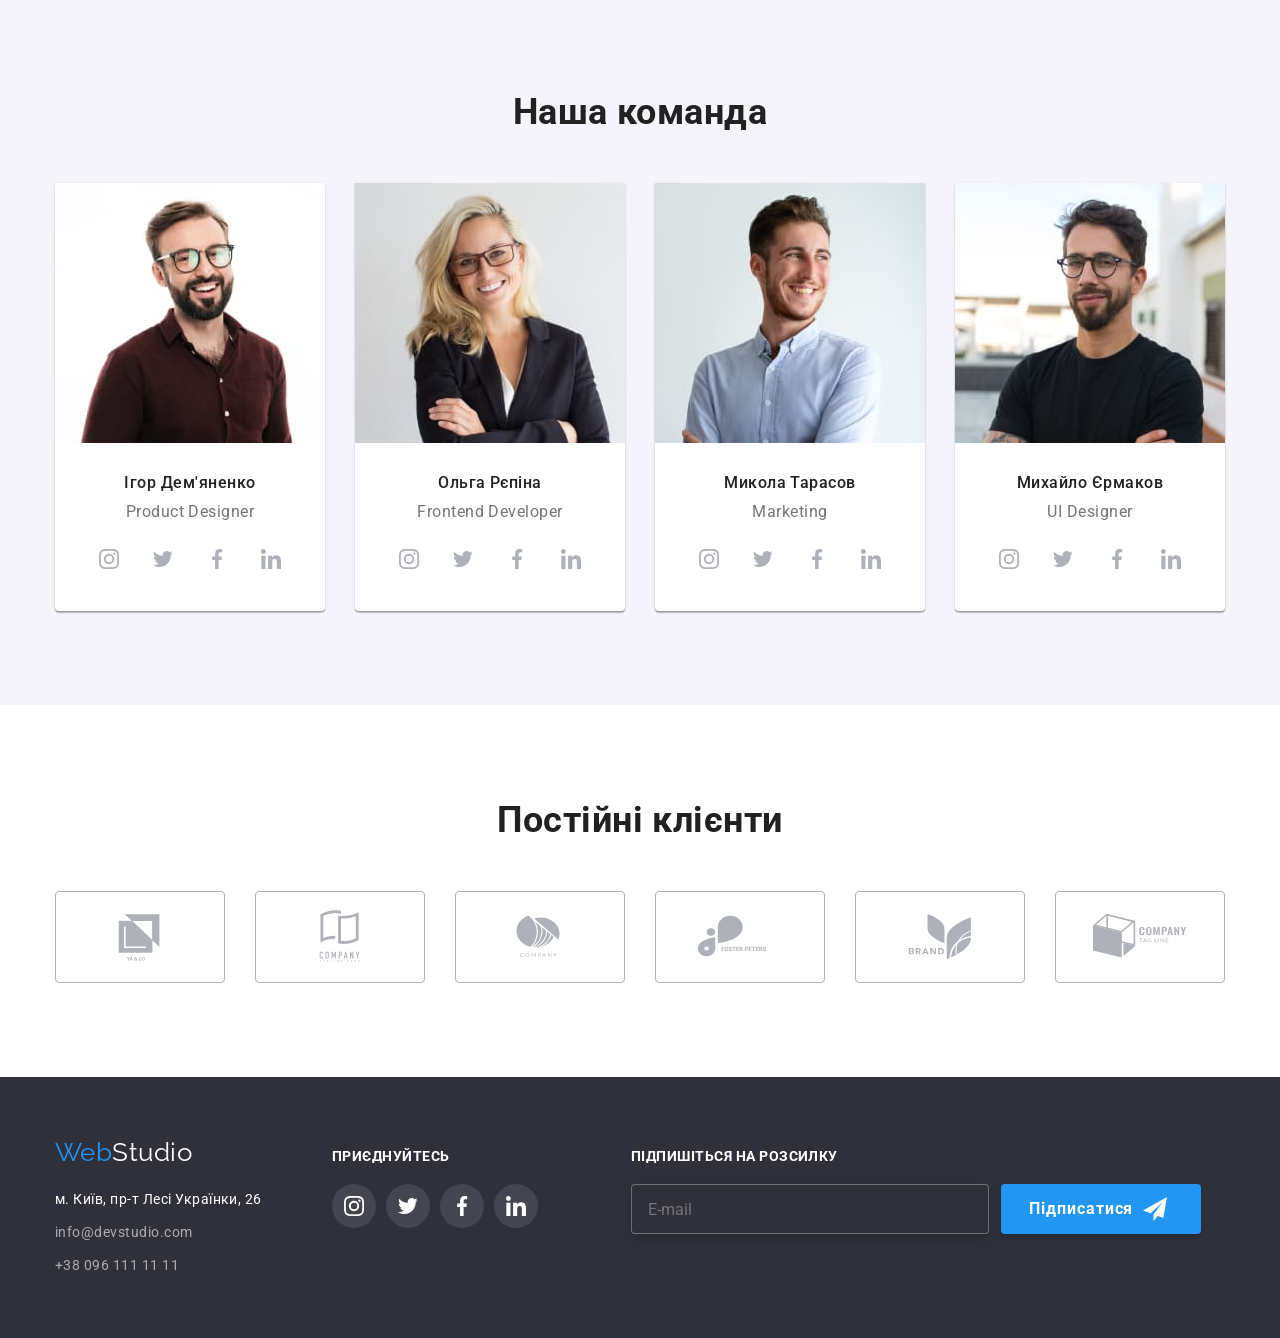
==== commit 82a35f5e: "HW6 Доопрацювати футер та модальне вікно, у відповідність до макету." ====
--- a/index.html
+++ b/index.html
@@ -409,7 +409,7 @@
     </main>
     <footer class="footer">
       <div class="container footer-container">
-        <div>
+        <div class="footer-bloc-address">
           <a href="/" class="footer-logo"><span class="logo-span">Web</span>Studio</a>
           <address>
             <ul class="footer-address list">
@@ -432,7 +432,7 @@
             </ul>
           </address>
         </div>
-        <div>
+        <div class="footer-bloc-social">
           <h2 class="footer-social-title">Приєднуйтесь</h2>
           <ul class="footer-list-icon list">
             <li class="footer-social-item">
@@ -461,7 +461,7 @@
             </li>
           </ul>
         </div>
-        <div class="subscribe">
+        <div>
           <h2 class="footer-social-title">Підпишіться на розсилку</h2>
           <div class="footer-subscribe">
             <label class="footer-label" for="mail"></label>
--- a/css/styles.css
+++ b/css/styles.css
@@ -229,6 +229,7 @@
     height: 100%;
     background-color: rgba(0, 0, 0, 0.2);
     transition: opacity 250ms cubic-bezier(0.4, 0, 0.2, 1);
+    z-index: 12;
 }
 
 .backdrop.is-hidden {
@@ -259,7 +260,14 @@
     border: 1px solid rgba(0, 0, 0, 0.1);
     border-radius: 50%;
     background-color: var(--bacground-priamary);
+    color: var(--title-text-color);
     cursor: pointer;
+    transition: color 250ms cubic-bezier(0.4, 0, 0.2, 1);
+    fill: currentColor
+}
+
+.button-modal-close:focus, .button-modal-close:hover{
+    color: var(--accent-color);
 }
 
 /* Backdrop Form */
@@ -313,6 +321,7 @@
     left: 12px;
     transform: translateY(-50%);
     transition: color 250ms cubic-bezier(0.4, 0, 0.2, 1);
+    color: var(--title-text-color);
     fill: currentColor;
 }
 
@@ -645,6 +654,10 @@
     background-color: var(--bacground-footer-color);
 }
 
+.footer-bloc-address{
+    margin-right: 70px;
+}
+
 .footer-address {
     margin-top: 20px;
     font-style: normal;
@@ -693,9 +706,11 @@
 .footer-container {
     display: flex;
     align-items: baseline;
-    gap: 70px;
-}
-
+}
+
+.footer-bloc-social{
+    margin-right: 93px;
+}
 
 .footer-social-title {
     margin-bottom: 20px;
@@ -734,10 +749,6 @@
 }
 
 /* Footer-subscribe */
-
-.subscribe {
-    padding-left: 93px;
-}
 
 .footer-subscribe {
     display: flex;
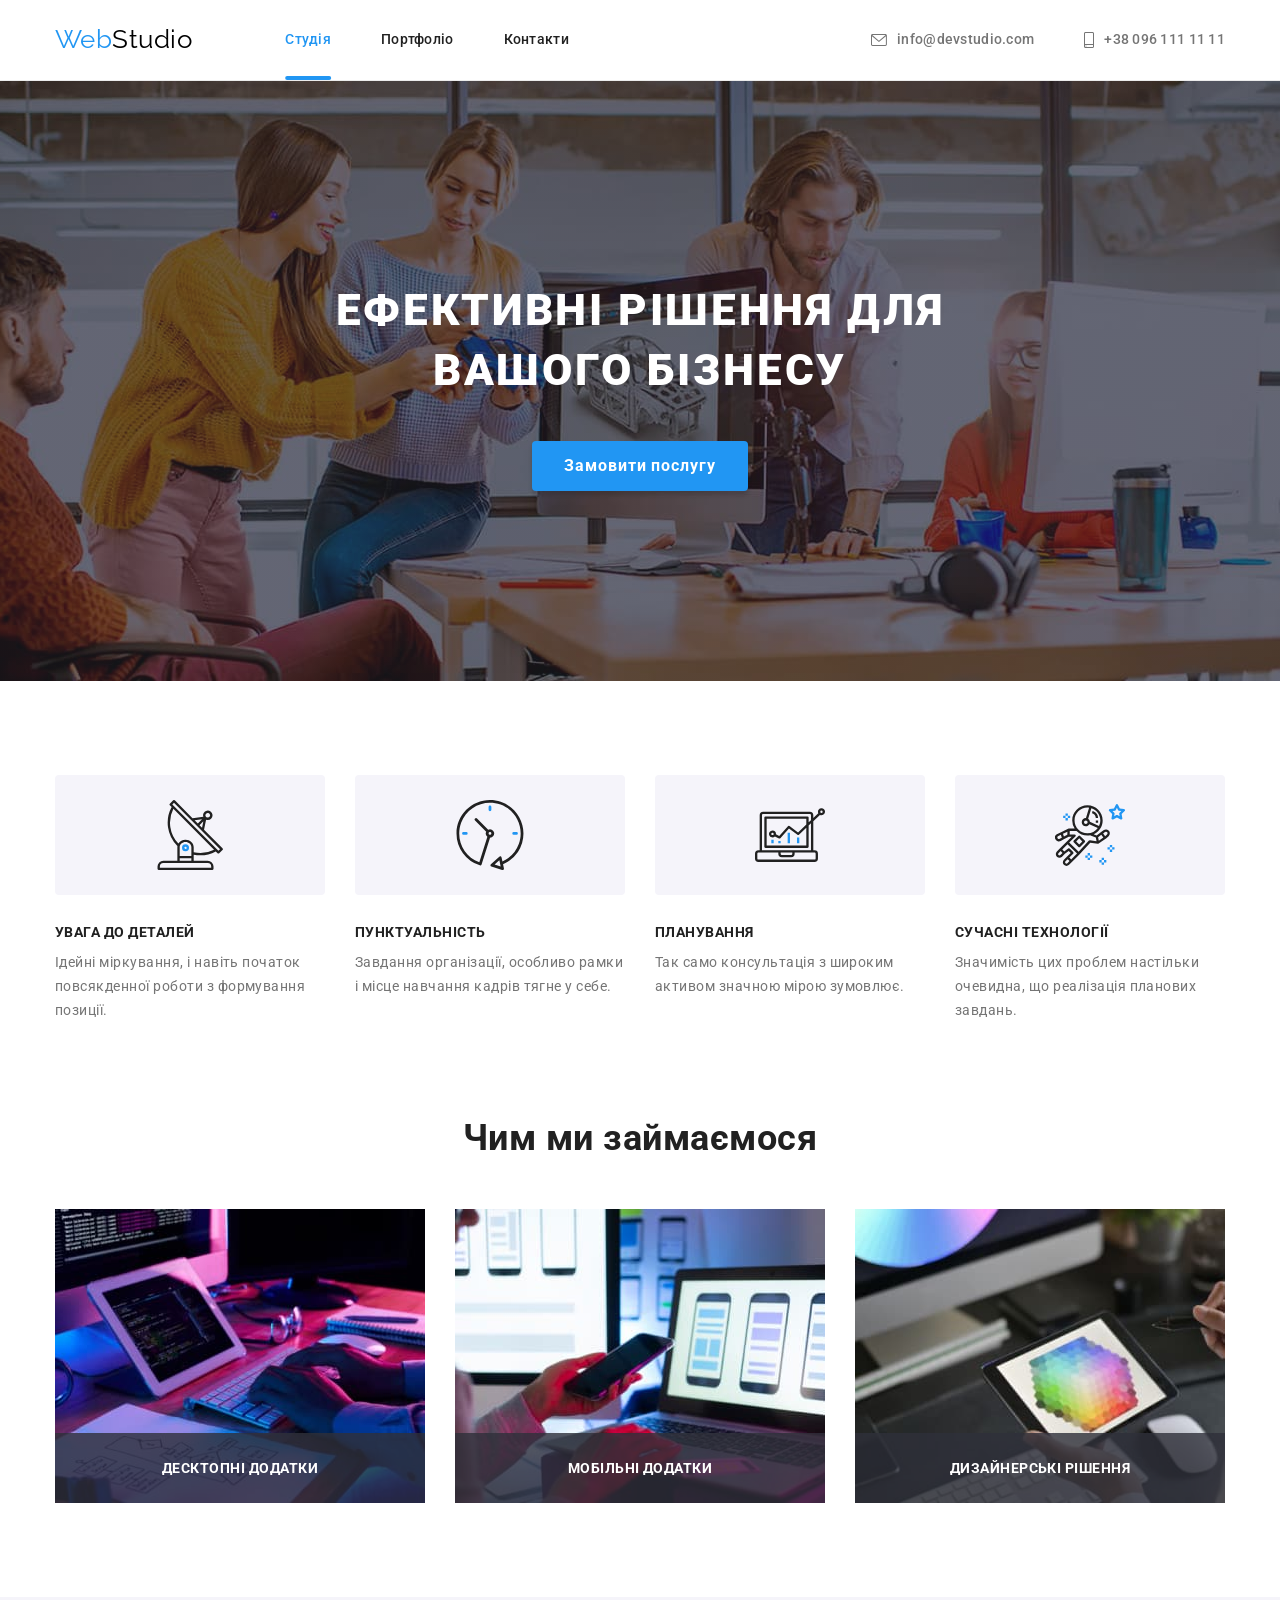
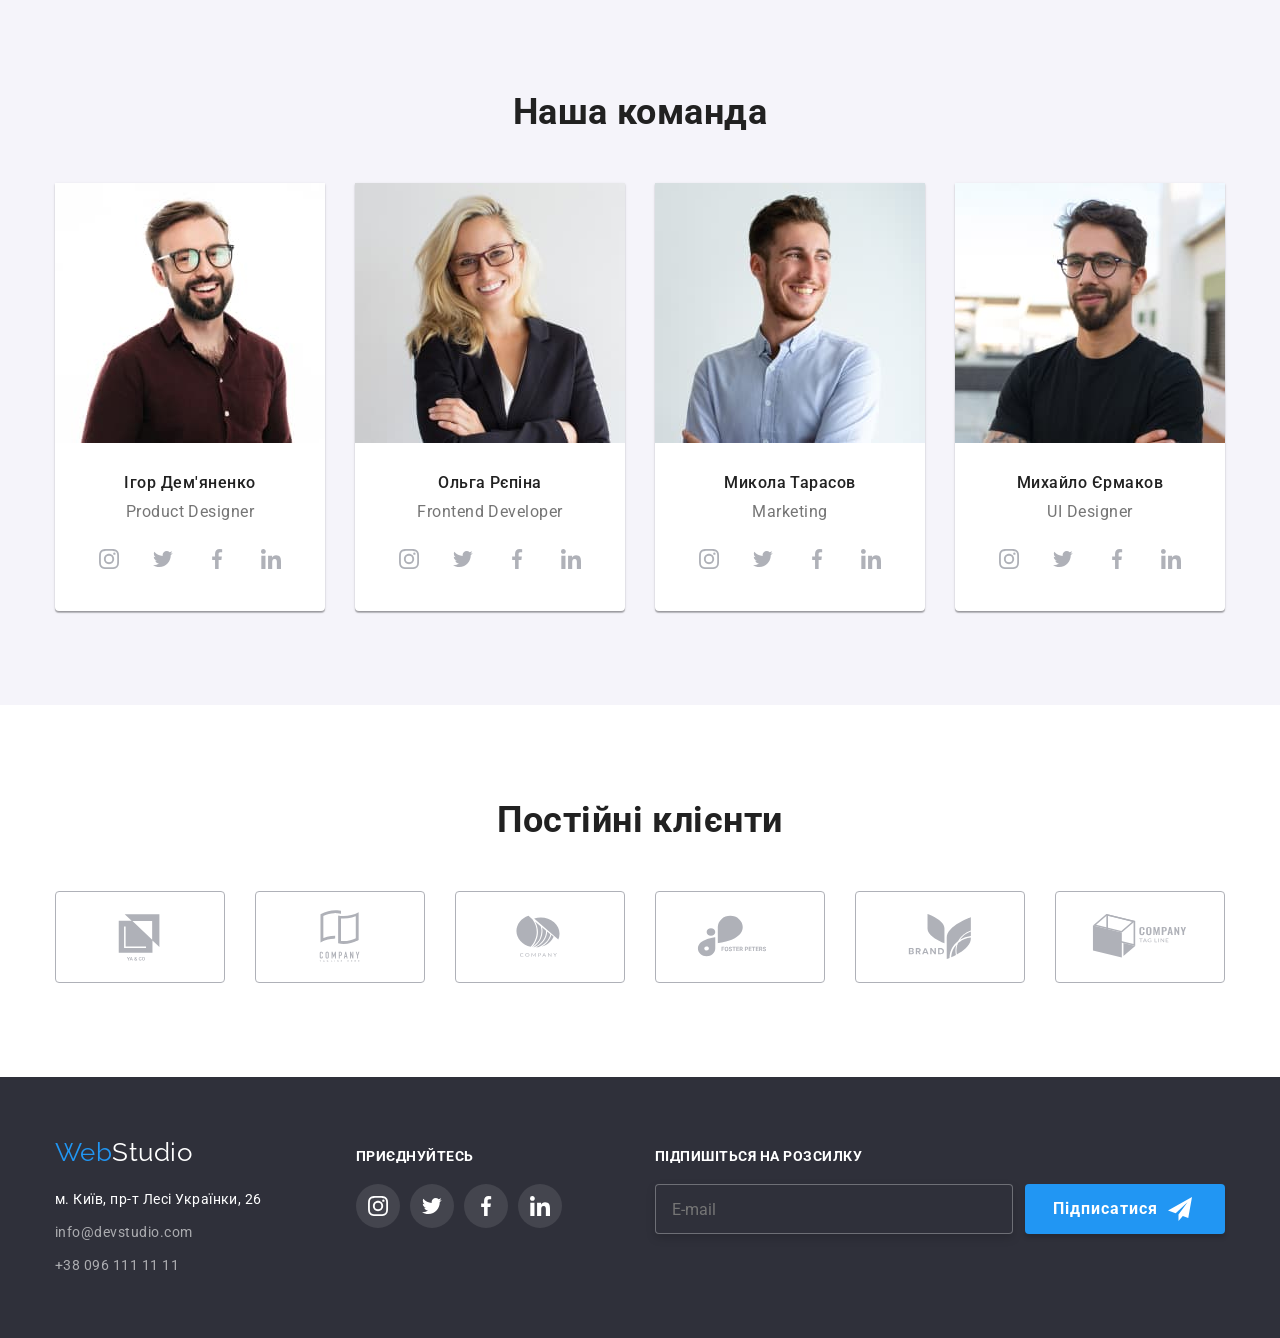
==== commit 697d1b98: "HW6 Виправлення v1.1" ====
--- a/index.html
+++ b/index.html
@@ -63,35 +63,43 @@
         <div class="backdrop is-hidden" data-modal>
           <div class="modal">
             <h2 class="modal-title">Залиште свої дані, ми вам передзвонимо</h2>
-            <form class="modal-form">
-              <label class="form-label" for="person">Ім'я</label>
-              <div class="form-control">
-                <input class="form-input" id="person" type="text" name="person" />
-                <svg class="form-icon" width="18" height="18">
-                  <use href="./images/icons.svg#icon-person"></use>
-                </svg>
-              </div>
-              <label class="form-label" for="phone">Телефон</label>
-              <div class="form-control">
-                <input class="form-input" id="phone" type="tel" name="phone" />
-                <svg class="form-icon" width="18" height="18">
-                  <use href="./images/icons.svg#icon-phone"></use>
-                </svg>
-              </div>
-              <label class="form-label" for="mail">Пошта</label>
-              <div class="form-control">
-                <input class="form-input" id="mail" type="email" name="mail" />
-                <svg class="form-icon" width="18" height="18">
-                  <use href="./images/icons.svg#icon-email"></use>
-                </svg>
-              </div>
-              <label class="form-label" for="comment">Коментар</label>
-              <textarea
-                class="form-textarea"
-                id="comment"
-                name="comment"
-                placeholder="Введіть текст"
-              ></textarea>
+            <form>
+              <div class="modal-form">
+                <label class="form-label" for="person">Ім'я</label>
+                <div class="form-control">
+                  <input class="form-input" id="person" type="text" name="person" />
+                  <svg class="form-icon" width="18" height="18">
+                    <use href="./images/icons.svg#icon-person"></use>
+                  </svg>
+                </div>
+              </div>
+              <div class="modal-form">
+                <label class="form-label" for="phone">Телефон</label>
+                <div class="form-control">
+                  <input class="form-input" id="phone" type="tel" name="phone" />
+                  <svg class="form-icon" width="18" height="18">
+                    <use href="./images/icons.svg#icon-phone"></use>
+                  </svg>
+                </div>
+              </div>
+              <div class="modal-form">
+                <label class="form-label" for="mail">Пошта</label>
+                <div class="form-control">
+                  <input class="form-input" id="mail" type="email" name="mail" />
+                  <svg class="form-icon" width="18" height="18">
+                    <use href="./images/icons.svg#icon-email"></use>
+                  </svg>
+                </div>
+              </div>
+              <div>
+                <label class="form-label" for="comment">Коментар</label>
+                <textarea
+                  class="form-textarea"
+                  id="comment"
+                  name="comment"
+                  placeholder="Введіть текст"
+                ></textarea>
+              </div>
               <div class="checkbox">
                 <input class="form-input-checkbox" type="checkbox" name="policy" id="policy" />
                 <label class="form-lable-checkbox" for="policy"
@@ -411,8 +419,8 @@
       <div class="container footer-container">
         <div class="footer-bloc-address">
           <a href="/" class="footer-logo"><span class="logo-span">Web</span>Studio</a>
-          <address>
-            <ul class="footer-address list">
+          <address class="footer-address">
+            <ul class="list">
               <li class="item">
                 <a
                   href="https://goo.gl/maps/CPtrU1FHBa2aNyZL9"
--- a/css/styles.css
+++ b/css/styles.css
@@ -252,7 +252,11 @@
 }
 
 .button-modal-close {
+    display: flex;
+    justify-content: center;
+    align-items: center;
     position: absolute;
+    padding: 0;
     top: 8px;
     right: 8px;
     width: 30px;
@@ -266,17 +270,19 @@
     fill: currentColor
 }
 
-.button-modal-close:focus, .button-modal-close:hover{
+.button-modal-close:focus,
+.button-modal-close:hover {
     color: var(--accent-color);
 }
 
 /* Backdrop Form */
 
 .modal-form {
-    /* width: 100%;
-    margin-left: auto;
-    margin-right: auto;
-    padding: 40px; */
+    margin-bottom: 10px;
+}
+
+.form-control {
+    position: relative;
 }
 
 .modal-title {
@@ -290,19 +296,14 @@
 
 .form-label {
     display: block;
-    margin-top: 10px;
+    padding-bottom: 4px;
     font-size: 12px;
     line-height: 1.17;
     letter-spacing: 0.01em;
     color: var(--priamary-text-color);
 }
 
-.form-control {
-    position: relative;
-}
-
 .form-input {
-    margin-top: 4px;
     padding: 11px 12px 11px 42px;
     width: 100%;
     border: 1px solid rgba(33, 33, 33, 0.2);
@@ -332,7 +333,6 @@
 .form-textarea {
     width: 100%;
     height: 120px;
-    margin-top: 4px;
     padding: 11px 12px;
     font-size: 12px;
     line-height: 1.16;
@@ -654,11 +654,12 @@
     background-color: var(--bacground-footer-color);
 }
 
-.footer-bloc-address{
+.footer-bloc-address {
     margin-right: 70px;
 }
 
 .footer-address {
+    width: 231px;
     margin-top: 20px;
     font-style: normal;
     list-style: none;
@@ -708,7 +709,7 @@
     align-items: baseline;
 }
 
-.footer-bloc-social{
+.footer-bloc-social {
     margin-right: 93px;
 }
 
